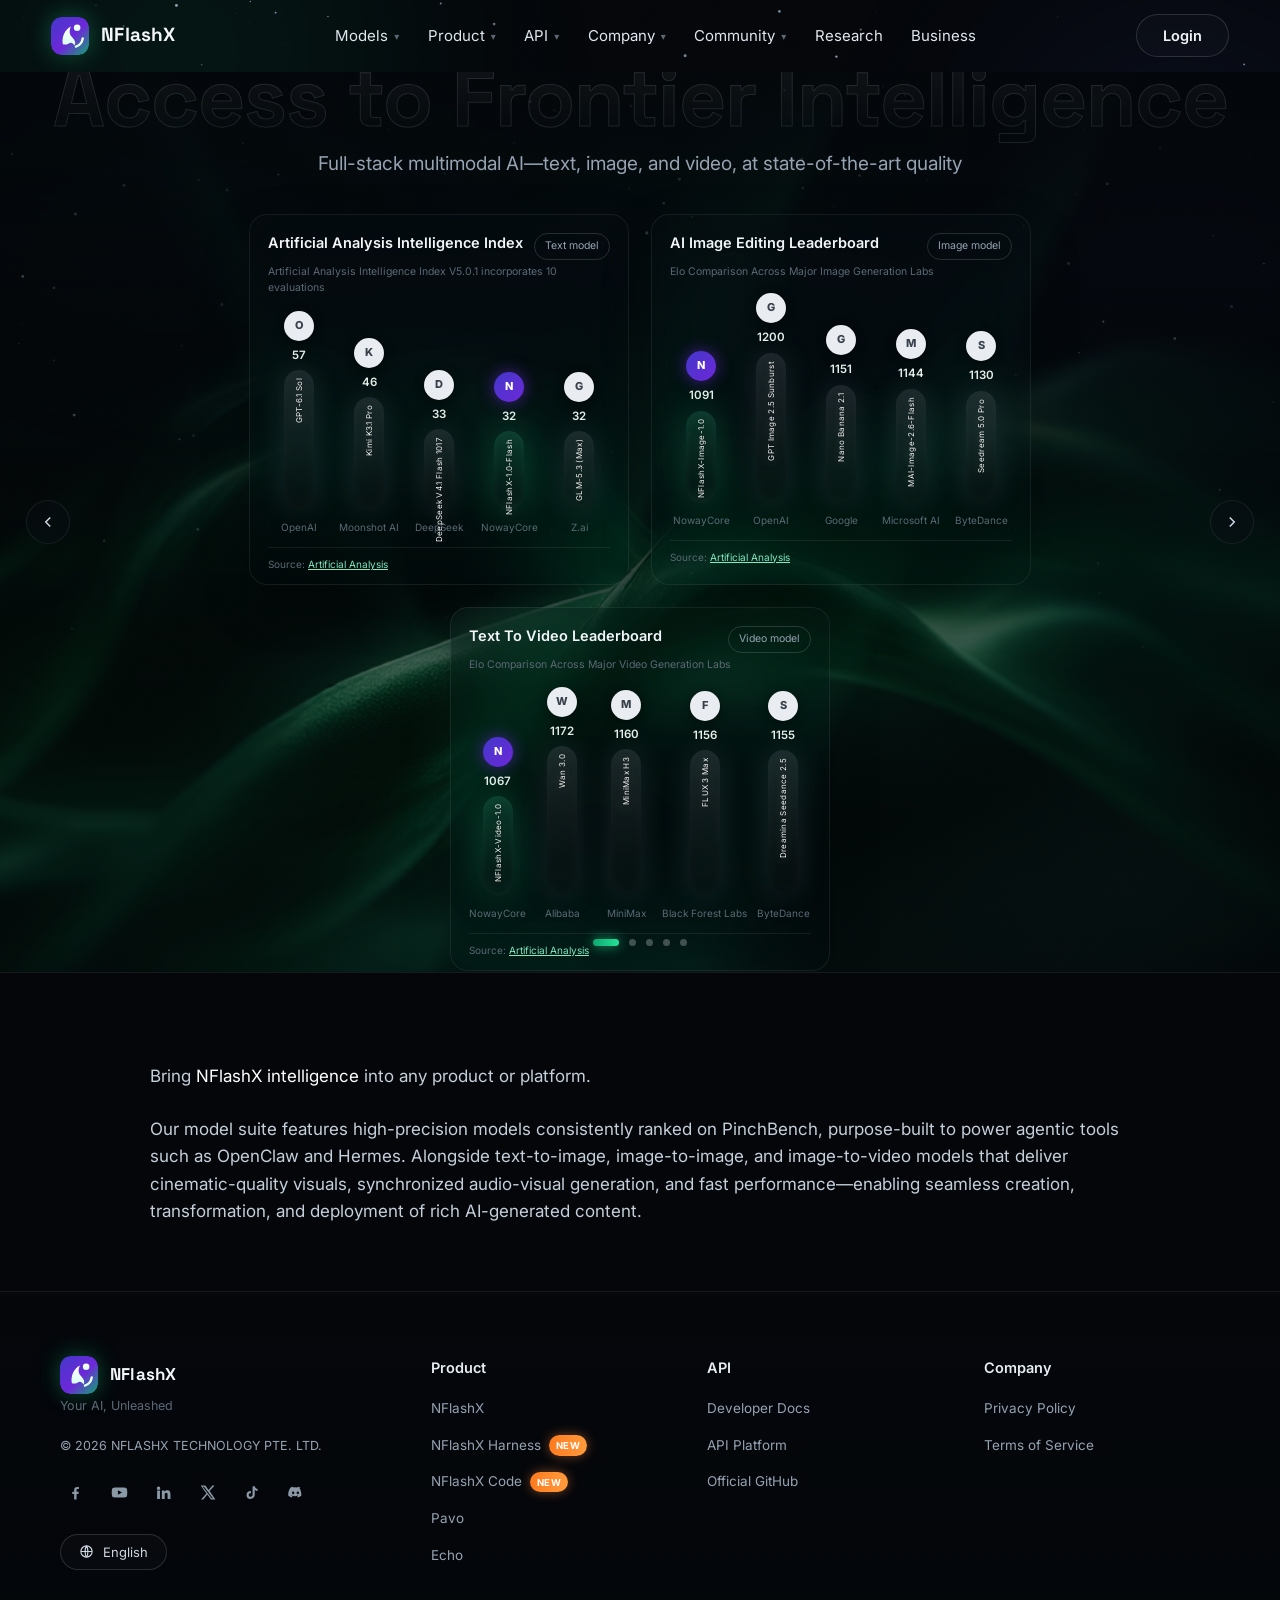
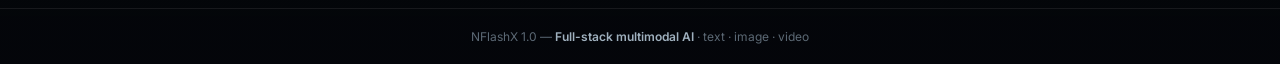
==== index.html @ d2344773 "NFlashX 1.0 — pre-launch snapshot - server.py: static + Agnes proxy + auth (email/OAuth) + API keys " ====
<!DOCTYPE html>
<html lang="en">
<head>
<meta charset="UTF-8">
<meta name="viewport" content="width=device-width, initial-scale=1.0">
<title>NFlashX 1.0 — Free Omni-Modal AI (Text · Image · Video)</title>
<link rel="icon" href="assets/logo.svg" type="image/svg+xml">
<link rel="preconnect" href="https://fonts.googleapis.com">
<link rel="preconnect" href="https://fonts.gstatic.com" crossorigin>
<link href="https://fonts.googleapis.com/css2?family=Space+Grotesk:wght@400;500;600;700&family=Inter:wght@400;500;600;700&family=JetBrains+Mono:wght@400;600&family=Caveat:wght@600&display=swap" rel="stylesheet">
<link rel="stylesheet" href="css/styles.css?v=18">
</head>
<body>

<canvas id="stars"></canvas>
<div class="aurora"><i></i><i></i><i></i></div>
<div class="grain"></div>

<!-- ================= NAVBAR ================= -->
<header class="nav" id="nav">
  <a class="brand" href="index.html">
    <span class="logo"><img src="assets/logo.svg" alt="NFlashX logo"></span>
    NFlashX
  </a>

  <nav>
    <ul class="menu">
      <li data-drop="models"><a href="#">Models <span class="car">▾</span></a></li>
      <li data-drop="product"><a href="#">Product <span class="car">▾</span></a></li>
      <li data-drop="api"><a href="#">API <span class="car">▾</span></a></li>
      <li data-drop="company"><a href="#">Company <span class="car">▾</span></a></li>
      <li data-drop="community"><a href="#">Community <span class="car">▾</span></a></li>
      <li><a href="docs.html">Research</a></li>
      <li><a href="docs.html?tab=plans">Business</a></li>
    </ul>
  </nav>

  <div class="nav-right">
    <a class="btn-login" href="login.html">Login</a>
    <button class="burger" id="burger" aria-label="menu"><i></i><i></i><i></i></button>
  </div>
</header>

<!-- dropdown panels -->
<div class="drop models" id="drop-models">
  <div class="col">
    <h6><svg viewBox="0 0 24 24" fill="none" stroke-width="1.8"><path d="M4 7V5h16v2M9 5v14m6-14v14M4 17v2h16v-2" stroke="currentColor"/></svg> Text</h6>
    <ul>
      <li><a href="docs.html?m=nflashx-1.0-flash">NFlashX 1.0 Flash</a></li>
      <li><a href="docs.html?m=nflashx-1.0-pro">NFlashX 1.0 Pro</a></li>
    </ul>
  </div>
  <div class="col">
    <h6><svg viewBox="0 0 24 24" fill="none" stroke-width="1.8"><rect x="3" y="5" width="18" height="14" rx="2" stroke="currentColor"/><circle cx="9" cy="10" r="1.6" stroke="currentColor"/><path d="M5 17l4.5-4.5 3 3L17 11l3.5 3.5" stroke="currentColor"/></svg> Image</h6>
    <ul>
      <li><a href="playground.html">NFlashX Vision 1.0 Flash</a></li>
    </ul>
  </div>
  <div class="col">
    <h6><svg viewBox="0 0 24 24" fill="none" stroke-width="1.8"><rect x="3" y="6" width="13" height="12" rx="2" stroke="currentColor"/><path d="M16 10.5l5-2.5v8l-5-2.5" stroke="currentColor"/></svg> Video</h6>
    <ul>
      <li><a href="docs.html?m=nflashx-motion-1.0">NFlashX Motion 1.0 <span class="badge-soon">Soon</span></a></li>
    </ul>
  </div>
</div>

<div class="drop" id="drop-product">
  <h6><svg viewBox="0 0 24 24" fill="none" stroke-width="1.8"><path d="M12 3l9 5-9 5-9-5 9-5z" stroke="currentColor"/><path d="M3 13l9 5 9-5" stroke="currentColor"/></svg> AI-Native Applications</h6>
  <ul>
    <li><a href="#">NFlashX <span class="ext">↗</span></a></li>
    <li><a href="#">NFlashX Harness <span class="badge-new">New</span> <span class="ext">↗</span></a></li>
    <li><a href="#">NFlashX Code <span class="badge-new">New</span> <span class="ext">↗</span></a></li>
    <li><a href="#">Pavo <span class="ext">↗</span></a></li>
    <li><a href="#">Echo <span class="ext">↗</span></a></li>
  </ul>
</div>

<div class="drop" id="drop-api">
  <h6><svg viewBox="0 0 24 24" fill="none" stroke-width="1.8"><rect x="3" y="4" width="18" height="16" rx="2" stroke="currentColor"/><path d="M7 9l3 3-3 3M13 15h4" stroke="currentColor"/></svg> Develop on NFlashX</h6>
  <ul>
    <li><a href="docs.html">Developer Docs</a></li>
    <li><a href="#">API Platform <span class="ext">↗</span></a></li>
    <li><a href="#">Official GitHub <span class="ext">↗</span></a></li>
  </ul>
</div>

<div class="drop" id="drop-company">
  <h6><svg viewBox="0 0 24 24" fill="none" stroke-width="1.8"><circle cx="12" cy="12" r="9" stroke="currentColor"/><path d="M3 12h18M12 3c3 3.5 3 14 0 18M12 3c-3 3.5-3 14 0 18" stroke="currentColor"/></svg> Explore Company</h6>
  <ul>
    <li><a href="docs.html?tab=legal">Privacy Policy</a></li>
    <li><a href="docs.html?tab=legal">Terms of Service</a></li>
  </ul>
</div>

<div class="drop" id="drop-community">
  <h6><svg viewBox="0 0 24 24" fill="none" stroke-width="1.8"><circle cx="9" cy="8" r="3.2" stroke="currentColor"/><path d="M3.5 19c.6-3.2 2.8-5 5.5-5s4.9 1.8 5.5 5" stroke="currentColor"/><circle cx="17" cy="9" r="2.6" stroke="currentColor"/><path d="M15.5 13.6c2.7.1 4.5 1.8 5 4.4" stroke="currentColor"/></svg> Build With Us</h6>
  <ul>
    <li><a href="#">Meetups</a></li>
    <li><a href="#">Discord <span class="ext">↗</span></a></li>
    <li><a href="#">GitHub <span class="ext">↗</span></a></li>
    <li><a href="#">Hugging face <span class="ext">↗</span></a></li>
    <li><a href="#">WeChat</a></li>
  </ul>
</div>

<!-- ================= HERO ================= -->
<main>
<section class="hero" id="hero">

  <!-- SLIDE 1 : lab + leaderboards -->
  <article class="slide s-lab on">
    <div class="scene">
      <!-- blurred emerald backdrop generated with NFlashX Vision -->
      <img class="bg-photo lab-bg" src="assets/lab-blur-bg.jpg" onerror="this.remove()" alt="">
    </div>
    <div class="hero-kicker rv">
      <h2>From a Global Top 10 AI Lab</h2>
      <a class="pill-api" href="docs.html">Free API <span>⚡</span></a>
    </div>
    <div class="ghost-title rv d1">Access to Frontier Intelligence</div>
    <p class="hero-sub rv d2">Full-stack multimodal AI—text, image, and video, at state-of-the-art quality</p>

    <div class="lb-row rv d3">
      <article class="lb-card">
        <header><h4>Artificial Analysis Intelligence Index</h4><span class="lb-tag">Text model</span></header>
        <p class="lb-sub">Artificial Analysis Intelligence Index V5.0.1 incorporates 10 evaluations</p>
        <div class="lb-bars">
          <div class="lb-bar"><span class="who">O</span><span class="sc">57</span><div class="bar" style="--hp:140"><span class="vname">GPT-6.1 Sol</span></div><span class="og">OpenAI</span></div>
          <div class="lb-bar"><span class="who">K</span><span class="sc">46</span><div class="bar" style="--hp:113"><span class="vname">Kimi K3.1 Pro</span></div><span class="og">Moonshot AI</span></div>
          <div class="lb-bar"><span class="who">D</span><span class="sc">33</span><div class="bar" style="--hp:81"><span class="vname">DeepSeek V4.1 Flash 1017</span></div><span class="og">DeepSeek</span></div>
          <div class="lb-bar"><span class="who nfx">N</span><span class="sc">32</span><div class="bar" style="--hp:79"><span class="vname">NFlashX-1.0-Flash</span></div><span class="og">NowayCore</span></div>
          <div class="lb-bar"><span class="who">G</span><span class="sc">32</span><div class="bar" style="--hp:79"><span class="vname">GLM-5.3 (Max)</span></div><span class="og">Z.ai</span></div>
        </div>
        <footer class="lb-src">Source: <a href="#">Artificial Analysis</a></footer>
      </article>

      <article class="lb-card">
        <header><h4>AI Image Editing Leaderboard</h4><span class="lb-tag">Image model</span></header>
        <p class="lb-sub">Elo Comparison Across Major Image Generation Labs</p>
        <div class="lb-bars">
          <div class="lb-bar"><span class="who nfx">N</span><span class="sc">1091</span><div class="bar" style="--hp:92"><span class="vname">NFlashX-Image-1.0</span></div><span class="og">NowayCore</span></div>
          <div class="lb-bar"><span class="who">G</span><span class="sc">1200</span><div class="bar" style="--hp:150"><span class="vname">GPT Image 2.5 Sunburst</span></div><span class="og">OpenAI</span></div>
          <div class="lb-bar"><span class="who">G</span><span class="sc">1151</span><div class="bar" style="--hp:118"><span class="vname">Nano Banana 2.1</span></div><span class="og">Google</span></div>
          <div class="lb-bar"><span class="who">M</span><span class="sc">1144</span><div class="bar" style="--hp:114"><span class="vname">MAI-Image-2.6-Flash</span></div><span class="og">Microsoft AI</span></div>
          <div class="lb-bar"><span class="who">S</span><span class="sc">1130</span><div class="bar" style="--hp:112"><span class="vname">Seedream 5.0 Pro</span></div><span class="og">ByteDance</span></div>
        </div>
        <footer class="lb-src">Source: <a href="#">Artificial Analysis</a></footer>
      </article>

      <article class="lb-card">
        <header><h4>Text To Video Leaderboard</h4><span class="lb-tag">Video model</span></header>
        <p class="lb-sub">Elo Comparison Across Major Video Generation Labs</p>
        <div class="lb-bars">
          <div class="lb-bar"><span class="who nfx">N</span><span class="sc">1067</span><div class="bar" style="--hp:100"><span class="vname">NFlashX-Video-1.0</span></div><span class="og">NowayCore</span></div>
          <div class="lb-bar"><span class="who">W</span><span class="sc">1172</span><div class="bar" style="--hp:150"><span class="vname">Wan 3.0</span></div><span class="og">Alibaba</span></div>
          <div class="lb-bar"><span class="who">M</span><span class="sc">1160</span><div class="bar" style="--hp:147"><span class="vname">MiniMax H3</span></div><span class="og">MiniMax</span></div>
          <div class="lb-bar"><span class="who">F</span><span class="sc">1156</span><div class="bar" style="--hp:146"><span class="vname">FLUX 3 Max</span></div><span class="og">Black Forest Labs</span></div>
          <div class="lb-bar"><span class="who">S</span><span class="sc">1155</span><div class="bar" style="--hp:146"><span class="vname">Dreamina Seedance 2.5</span></div><span class="og">ByteDance</span></div>
        </div>
        <footer class="lb-src">Source: <a href="#">Artificial Analysis</a></footer>
      </article>
    </div>

    <div class="btn-row rv d4" style="margin-top:36px">
      <a class="btn-x" href="playground.html">Try Now</a>
      <a class="btn-x" href="docs.html">Learn More</a>
    </div>
  </article>

  <!-- SLIDE 2 : brand -->
  <article class="slide s-brand">
    <div class="scene">
      <!-- full-bleed artwork generated with NFlashX Vision -->
      <img class="bg-photo brand-photo" src="assets/hero-brand-5.jpg"
           onerror="this.remove()"
           alt="NFlashX brand artwork generated by NFlashX Vision">
      <div class="scene-veil brand-veil"></div>
      <div class="ground"></div>
    </div>
    <h2 class="wordmark rv">NFlashX</h2>
    <p class="tagline rv d1">AI Parity for the 99% · Inclusion and Accessibility for All</p>
    <div class="brand-spacer rv d2"></div>
    <div class="btn-row rv d3">
      <a class="btn-x btn-primary" href="docs.html">Learn More</a>
    </div>
  </article>

  <!-- SLIDE 3 : motion video -->
  <article class="slide s-vid">
    <div class="scene">
      <!-- cinematic layer: AI-generated video background -->
      <div class="kb-img"><img src="assets/motion-poster.jpg" alt=""></div>
      <video class="vid-bg" autoplay muted loop playsinline poster="assets/motion-poster.jpg"
             src="assets/motion-bg.mp4" onerror="this.remove()"></video>
      <div class="scene-veil"></div>
      <div class="fog"></div>
      <div class="beam2"></div>
      <div class="lamp l1"></div>
      <div class="lamp l2"></div>
    </div>
    <h2 class="vid-title rv">NFlashX
      <svg class="icam" viewBox="0 0 24 24" fill="none" stroke="#dfe9ff" stroke-width="1.7"><rect x="2.5" y="6" width="13" height="12" rx="2.5"/><path d="M15.5 10.5l6-3v9l-6-3"/></svg>
      Motion 1.0
    </h2>
    <p class="hero-sub rv d1">Cinematic-Quality Video With Synchronized Audio,<br>Generated At High Speed.</p>
    <div class="btn-row rv d2">
      <a class="btn-x" href="docs.html">Access API</a>
      <a class="btn-x" href="playground.html">Try Now</a>
      <a class="btn-x" href="docs.html">Learn More</a>
    </div>
  </article>

  <!-- SLIDE 4 : image flash -->
  <article class="slide s-img">
    <div class="scene">
      <span class="comet c1"></span><span class="comet c2"></span><span class="comet c3"></span>
      <span class="spark" style="left:8%;top:18%"></span><span class="spark" style="left:30%;top:64%;animation-delay:1s"></span>
      <span class="spark" style="left:88%;top:26%;animation-delay:.5s"></span><span class="spark" style="left:60%;top:80%;animation-delay:1.6s"></span>
      <span class="spark" style="left:76%;top:12%;animation-delay:2.2s"></span>
    </div>
    <div class="img-layout">
      <div class="img-copy">
        <h2 class="rv">NFlashX
          <svg class="ia" viewBox="0 0 24 24" fill="none"><path d="M12 2l2.2 6.4L21 11l-6.8 2.6L12 20l-2.2-6.4L3 11l6.8-2.6L12 2z" fill="#cfc0ff"/></svg>
          <span class="l2">Vision 1.0 Flash</span>
        </h2>
        <p class="rv d1">High-quality visuals, generated instantly</p>
        <div class="btn-row rv d2" style="justify-content:flex-start">
          <a class="btn-x" href="docs.html">Access API</a>
          <a class="btn-x" href="playground.html">Try Now</a>
          <a class="btn-x" href="docs.html">Learn More</a>
        </div>
        <form class="promptbar rv d3" id="heroPromptForm">
          <div class="prow">
            <span class="pava"><svg width="14" height="14" viewBox="0 0 24 24" fill="none" stroke="#fff" stroke-width="2"><path d="M12 3l2 5 5 2-5 2-2 5-2-5-5-2 5-2 2-5z"/></svg></span>
            <input id="heroPrompt" type="text" placeholder="Enter your idea and generate your image !" autocomplete="off">
            <button class="sendbtn" type="submit" aria-label="Generate">
              <svg width="15" height="15" viewBox="0 0 24 24" fill="none" stroke="currentColor" stroke-width="2.4"><path d="M12 19V5m-6 6l6-6 6 6"/></svg>
            </button>
          </div>
          <div class="chips">
            <span class="pchip">✦ Image Generation</span>
            <span class="pchip">⚡ NFlashX Vision 1.0 Flash</span>
          </div>
        </form>
      </div>

      <div class="gal rv d2">
        <div class="gal-main">
          <span class="gal-tag"><i class="dot"></i> NFlashX Vision</span>
          <img id="galMain" src="assets/gallery-1.jpg" alt="NFlashX Vision sample">
        </div>
        <!-- five distinct images generated with NFlashX Vision -->
        <div class="thumbs" id="thumbs">
          <button class="sel" data-src="assets/gallery-1.jpg"><img loading="lazy" alt="" src="assets/gallery-1.jpg"></button>
          <button data-src="assets/gallery-2.jpg"><img loading="lazy" alt="" src="assets/gallery-2.jpg"></button>
          <button data-src="assets/gallery-3.jpg"><img loading="lazy" alt="" src="assets/gallery-3.jpg"></button>
          <button data-src="assets/gallery-4.jpg"><img loading="lazy" alt="" src="assets/gallery-4.jpg"></button>
          <button data-src="assets/gallery-5.jpg"><img loading="lazy" alt="" src="assets/gallery-5.jpg"></button>
        </div>
      </div>
    </div>
  </article>

  <!-- SLIDE 5 : token plan -->
  <article class="slide s-plan">
    <div class="scene"></div>
    <div class="plan-layout">
      <div class="plan-copy">
        <h2 class="rv">NFlashX
          <svg class="ic" viewBox="0 0 24 24" fill="none" stroke="#bfe0ff" stroke-width="1.7"><path d="M8 3h8l-1 7h4l-9 11 2-8H7l1-10z" stroke-linejoin="round"/></svg>
          1.0 Flash
        </h2>
        <p class="rv d1">A Cost-Effective Token Plan Tailored For Developers</p>
        <div class="btn-row rv d2" style="justify-content:flex-start">
          <a class="btn-x" href="docs.html?tab=plans">Free API</a>
          <a class="btn-x" href="docs.html?tab=plans">Subscribe</a>
        </div>
      </div>

      <div class="orbit-stage rv d2">
        <div class="orbit-ring o1"></div>
        <div class="orbit-ring o2"></div>
        <span class="orbit-dot" style="left:24%;top:30%"></span>
        <span class="orbit-dot" style="left:70%;top:22%;animation-delay:1s"></span>
        <span class="orbit-dot" style="left:80%;top:66%;animation-delay:2s"></span>
        <span class="orbit-dot" style="left:20%;top:70%;animation-delay:.6s"></span>

        <div class="app-icon">
          <svg viewBox="0 0 48 48" fill="none">
            <defs><linearGradient id="ag" x1="0" y1="0" x2="1" y2="1"><stop offset="0" stop-color="#7fd8ff"/><stop offset="1" stop-color="#2f7ff0"/></linearGradient></defs>
            <path d="M14 34c-2-10 3-22 12-27-3 7-2 12 2 16 4 4 5 9 2 13-2-4-5-5-8-3-3 1-5 3-8 1z" fill="url(#ag)"/>
            <circle cx="33" cy="13" r="4.5" fill="url(#ag)"/>
            <path d="M31 36c6-2 9-6 10-12" stroke="url(#ag)" stroke-width="3" stroke-linecap="round"/>
          </svg>
        </div>

        <div class="f-chip" style="left:34%;top:2%">
          <span class="fic"><svg viewBox="0 0 24 24" fill="none"><path d="M19 5L5 19M6.5 9a2.5 2.5 0 100-5 2.5 2.5 0 000 5zM17.5 20a2.5 2.5 0 100-5 2.5 2.5 0 000 5z" stroke-width="1.8"/></svg></span>
          <div><b>Top-Model</b><span>Production-ready deployment</span></div>
        </div>

        <div class="f-chip" style="left:0%;top:44%;animation-delay:1.2s">
          <span class="fic"><svg viewBox="0 0 24 24" fill="none"><circle cx="12" cy="12" r="9" stroke-width="1.8"/><path d="M14.5 8.5c-1.6-1-4-1-5 .5-.8 1.2 0 2.4 2.5 2.9s3.6 1.8 2.6 3.2c-1 1.4-3.6 1.4-5.3.3M12 6.5v11" stroke-width="1.8"/></svg></span>
          <div><b>High-Value Monthly Plan</b><span>The more you use, the more you get</span></div>
        </div>

        <div class="f-chip" style="right:0%;top:66%;animation-delay:2s">
          <span class="fic"><svg viewBox="0 0 24 24" fill="none"><path d="M8 6l-5 6 5 6M16 6l5 6-5 6M13.5 5l-3 14" stroke-width="1.8" stroke-linecap="round"/></svg></span>
          <div><b>Ready Out of the Box</b><span>One-click integration with leading developer tools</span></div>
        </div>

        <div class="bub" style="left:12%;top:14%"><svg viewBox="0 0 24 24" fill="none"><rect x="3" y="5" width="18" height="14" rx="2.5" stroke-width="1.8"/><circle cx="9" cy="10" r="1.6" stroke-width="1.8"/><path d="M5 17l4.5-4.5 3 3L17 11l3.5 3.5" stroke-width="1.8"/></svg></div>
        <div class="bub" style="right:8%;top:30%;animation-delay:1s"><svg viewBox="0 0 24 24" fill="none"><rect x="4" y="4" width="16" height="16" rx="3" stroke-width="1.8"/><path d="M10 9l4 3-4 3V9z" stroke-width="1.8" stroke-linejoin="round"/></svg></div>
        <div class="bub" style="right:14%;top:82%;animation-delay:1.6s"><svg viewBox="0 0 24 24" fill="none"><circle cx="12" cy="12" r="9" stroke-width="1.8"/><path d="M8.5 14.5c1 1.2 2.2 1.8 3.5 1.8s2.5-.6 3.5-1.8" stroke-width="1.8" stroke-linecap="round"/><circle cx="9" cy="9.5" r="1" fill="currentColor"/><circle cx="15" cy="9.5" r="1" fill="currentColor"/></svg></div>
        <div class="bub" style="left:16%;top:84%;animation-delay:.8s"><svg viewBox="0 0 24 24" fill="none"><path d="M8 6l-5 6 5 6M16 6l5 6-5 6" stroke-width="1.8" stroke-linecap="round" stroke-linejoin="round"/></svg></div>

        <svg class="coins" viewBox="0 0 64 72" fill="none">
          <ellipse cx="24" cy="58" rx="18" ry="8" stroke="#8fc0ff" stroke-width="2"/>
          <ellipse cx="24" cy="50" rx="18" ry="8" stroke="#8fc0ff" stroke-width="2"/>
          <ellipse cx="24" cy="42" rx="18" ry="8" stroke="#8fc0ff" stroke-width="2"/>
          <circle cx="46" cy="24" r="12" stroke="#ffd98a" stroke-width="2"/>
          <path d="M46 17v14M42.5 19.5c1-1.4 6-1.4 7 0M42.5 28.5c1 1.4 6 1.4 7 0" stroke="#ffd98a" stroke-width="1.6"/>
        </svg>
      </div>
    </div>
  </article>

  <!-- slider chrome -->
  <button class="hero-arrow prev" id="prev" aria-label="Previous slide">
    <svg width="18" height="18" viewBox="0 0 24 24" fill="none" stroke="currentColor" stroke-width="2"><path d="M15 6l-6 6 6 6"/></svg>
  </button>
  <button class="hero-arrow next" id="next" aria-label="Next slide">
    <svg width="18" height="18" viewBox="0 0 24 24" fill="none" stroke="currentColor" stroke-width="2"><path d="M9 6l6 6-6 6"/></svg>
  </button>
  <div class="dots" id="dots"></div>
</section>

<!-- intro -->
<section class="intro-wrap">
  <div class="intro">
    <p>Bring <span class="hl">NFlashX intelligence</span> into any product or platform.</p>
    <p>Our model suite features high-precision models consistently ranked on PinchBench, purpose-built to power agentic tools such as OpenClaw and Hermes. Alongside text-to-image, image-to-image, and image-to-video models that deliver cinematic-quality visuals, synchronized audio-visual generation, and fast performance—enabling seamless creation, transformation, and deployment of rich AI-generated content.</p>
  </div>
</section>

<!-- ================= FOOTER ================= -->
<footer class="site-footer">
  <div class="foot-grid">
    <div class="foot-brand">
      <a class="brand" href="index.html">
        <span class="logo"><img src="assets/logo.svg" alt=""></span>
        NFlashX
      </a>
      <p class="slog">Your AI, Unleashed</p>
      <p class="copy">© 2026 NFLASHX TECHNOLOGY PTE. LTD.</p>
      <div class="socials">
        <a href="#" aria-label="Facebook"><svg viewBox="0 0 24 24"><path d="M13.5 22v-8h2.7l.4-3.2h-3.1V8.7c0-.9.3-1.6 1.6-1.6h1.7V4.2c-.3 0-1.3-.1-2.5-.1-2.5 0-4.2 1.5-4.2 4.3v2.4H7.4V14h2.7v8h3.4z"/></svg></a>
        <a href="#" aria-label="YouTube"><svg viewBox="0 0 24 24"><path d="M22.5 7.2a2.8 2.8 0 00-2-2C18.8 4.8 12 4.8 12 4.8s-6.8 0-8.5.4a2.8 2.8 0 00-2 2A29 29 0 001 12a29 29 0 00.5 4.8 2.8 2.8 0 002 2c1.7.4 8.5.4 8.5.4s6.8 0 8.5-.4a2.8 2.8 0 002-2A29 29 0 0023 12a29 29 0 00-.5-4.8zM9.8 15.3V8.7l5.7 3.3-5.7 3.3z"/></svg></a>
        <a href="#" aria-label="LinkedIn"><svg viewBox="0 0 24 24"><path d="M4.98 3.5A2.5 2.5 0 002.5 6a2.5 2.5 0 002.48 2.5A2.5 2.5 0 007.5 6a2.5 2.5 0 00-2.52-2.5zM3 9h4v12H3zM9.5 9h3.8v1.7h.1c.5-1 1.8-2 3.7-2 4 0 4.7 2.6 4.7 6V21h-4v-5.5c0-1.3 0-3-1.9-3s-2.2 1.4-2.2 2.9V21h-4V9z"/></svg></a>
        <a href="#" aria-label="X"><svg viewBox="0 0 24 24"><path d="M18.9 2H22l-7 8 8.2 12h-6.4l-5-7.3L6 22H2.9l7.5-8.6L2.5 2H9l4.5 6.6L18.9 2zm-1.1 18h1.8L7.1 3.9H5.2L17.8 20z"/></svg></a>
        <a href="#" aria-label="TikTok"><svg viewBox="0 0 24 24"><path d="M16.6 3c.4 2.2 1.8 3.6 4 3.8v3c-1.5 0-2.9-.5-4-1.3v6.3c0 4-2.8 6.2-6 6.2A5.6 5.6 0 015 15.4c0-3.3 2.6-5.6 6.2-5.4v3.1c-1.7-.3-3.1.6-3.1 2.3 0 1.5 1.1 2.6 2.6 2.6 1.6 0 2.8-1.2 2.8-3.2V3h3.1z"/></svg></a>
        <a href="#" aria-label="Discord"><svg viewBox="0 0 24 24"><path d="M19.3 5.3A16 16 0 0015.4 4l-.5 1a15 15 0 00-5.8 0L8.6 4a16 16 0 00-3.9 1.3C2.2 9.2 1.5 13 1.8 16.7A16 16 0 006.7 19l1-1.6a10 10 0 01-1.6-.8l.4-.3a11.4 11.4 0 009 0l.4.3c-.5.3-1 .6-1.6.8l1 1.6a16 16 0 004.9-2.3c.4-4.3-.7-8-2.9-11.4zM8.7 14.4c-1 0-1.7-.9-1.7-1.9s.8-1.9 1.7-1.9 1.8.9 1.7 1.9c0 1-.8 1.9-1.7 1.9zm6.6 0c-1 0-1.7-.9-1.7-1.9s.8-1.9 1.7-1.9 1.8.9 1.7 1.9c0 1-.7 1.9-1.7 1.9z"/></svg></a>
      </div>
      <button class="lang">
        <svg width="15" height="15" viewBox="0 0 24 24" fill="none" stroke="currentColor" stroke-width="1.8"><circle cx="12" cy="12" r="9"/><path d="M3 12h18M12 3c3 3.5 3 14 0 18M12 3c-3 3.5-3 14 0 18"/></svg>
        English
      </button>
    </div>
    <div class="foot-col">
      <h5>Product</h5>
      <ul>
        <li><a href="#">NFlashX</a></li>
        <li><a href="#">NFlashX Harness <span class="badge-new">New</span></a></li>
        <li><a href="#">NFlashX Code <span class="badge-new">New</span></a></li>
        <li><a href="#">Pavo</a></li>
        <li><a href="#">Echo</a></li>
      </ul>
    </div>
    <div class="foot-col">
      <h5>API</h5>
      <ul>
        <li><a href="docs.html">Developer Docs</a></li>
        <li><a href="#">API Platform</a></li>
        <li><a href="#">Official GitHub</a></li>
      </ul>
    </div>
    <div class="foot-col">
      <h5>Company</h5>
      <ul>
        <li><a href="docs.html?tab=legal">Privacy Policy</a></li>
        <li><a href="docs.html?tab=legal">Terms of Service</a></li>
      </ul>
    </div>
  </div>
  <div class="foot-base">NFlashX 1.0 — <b>Full-stack multimodal AI</b> · text · image · video</div>
</footer>
</main>

<script src="js/app.js?v=17"></script>
<script src="js/auth-modal.js?v=19"></script>
</body>
</html>
---- css/styles.css ----
/* ============================================================
   NFlashX 1.0 — Global stylesheet
   Dark cinematic theme: glass cards, aurora glow, starfield
   ============================================================ */
:root{
  --bg:#04060a;
  --bg-2:#070b12;
  --ink:#f2f6f9;
  --mut:#96a3b2;
  --dim:#5c6975;
  --line:rgba(255,255,255,.08);
  --line-2:rgba(255,255,255,.14);
  --card:rgba(255,255,255,.03);
  --green:#25e39a;
  --teal:#12d7c6;
  --green-deep:#0ea86f;
  --violet:#8b5cf6;
  --indigo:#5b7cfa;
  --orange:#ff8a3d;
  --grad-green:linear-gradient(92deg,#0ea86f,#25e39a);
  --grad-pill:linear-gradient(92deg,#0b9e77,#1fe0a0);
  --radius:16px;
  --nav-h:72px;
  --font-head:"Space Grotesk","Segoe UI",system-ui,sans-serif;
  --font-body:"Inter","Segoe UI",system-ui,sans-serif;
  --font-mono:"JetBrains Mono",Consolas,monospace;
}
*{margin:0;padding:0;box-sizing:border-box}
html{scroll-behavior:smooth}
body{
  background:var(--bg);
  color:var(--ink);
  font-family:var(--font-body);
  font-size:16px;
  line-height:1.6;
  overflow-x:hidden;
  -webkit-font-smoothing:antialiased;
}
img{max-width:100%;display:block}
a{color:inherit;text-decoration:none}
button{font-family:inherit;cursor:pointer;border:0;background:none;color:inherit}
input,textarea,select{font-family:inherit;color:inherit}
::selection{background:rgba(37,227,154,.35)}
::-webkit-scrollbar{width:10px;height:10px}
::-webkit-scrollbar-thumb{background:#1a2430;border-radius:8px;border:2px solid var(--bg)}
::-webkit-scrollbar-track{background:transparent}

/* ---------- fixed backdrops ---------- */
#stars{position:fixed;inset:0;z-index:0;pointer-events:none}
.aurora{position:fixed;inset:0;z-index:0;pointer-events:none;overflow:hidden}
.aurora i{position:absolute;border-radius:50%;filter:blur(90px);opacity:.5;will-change:transform}
.aurora i:nth-child(1){width:56vw;height:56vw;left:-14vw;top:-24vw;background:radial-gradient(circle,rgba(14,168,111,.28),transparent 65%);animation:drift1 26s ease-in-out infinite alternate}
.aurora i:nth-child(2){width:48vw;height:48vw;right:-16vw;top:-10vw;background:radial-gradient(circle,rgba(91,124,250,.20),transparent 65%);animation:drift2 32s ease-in-out infinite alternate}
.aurora i:nth-child(3){width:52vw;height:52vw;left:24vw;bottom:-30vw;background:radial-gradient(circle,rgba(139,92,246,.16),transparent 65%);animation:drift3 38s ease-in-out infinite alternate}
@keyframes drift1{to{transform:translate(6vw,4vh) scale(1.12)}}
@keyframes drift2{to{transform:translate(-5vw,6vh) scale(.94)}}
@keyframes drift3{to{transform:translate(-4vw,-5vh) scale(1.08)}}
.grain{position:fixed;inset:0;z-index:1;pointer-events:none;opacity:.05;mix-blend-mode:overlay;
  background-image:url("data:image/svg+xml,%3Csvg xmlns='http://www.w3.org/2000/svg' width='140' height='140'%3E%3Cfilter id='n'%3E%3CfeTurbulence type='fractalNoise' baseFrequency='.9' numOctaves='2'/%3E%3C/filter%3E%3Crect width='100%25' height='100%25' filter='url(%23n)'/%3E%3C/svg%3E")}

main,header.nav,footer{position:relative;z-index:2}

/* ============================================================
   NAVBAR
   ============================================================ */
.nav{
  position:fixed;top:0;left:0;right:0;height:var(--nav-h);z-index:100;
  display:flex;align-items:center;justify-content:space-between;
  padding:0 clamp(20px,4vw,56px);
  transition:background .4s,border-color .4s,backdrop-filter .4s;
  border-bottom:1px solid transparent;
}
.nav.scrolled{background:rgba(4,6,10,.72);backdrop-filter:blur(18px);border-bottom-color:var(--line)}
.brand{display:flex;align-items:center;gap:12px;font-family:var(--font-head);font-weight:700;font-size:19px;letter-spacing:.2px}
.brand .logo{width:38px;height:38px;border-radius:11px;overflow:hidden;box-shadow:0 0 22px rgba(37,227,154,.35),0 4px 14px rgba(0,0,0,.5);transition:transform .3s}
.brand:hover .logo{transform:rotate(-6deg) scale(1.05)}
.menu{display:flex;align-items:center;gap:clamp(6px,1.6vw,30px)}
.menu>li{list-style:none;position:relative}
.menu>li>a{
  display:flex;align-items:center;gap:6px;padding:10px 4px;font-size:15px;color:#dfe7ee;
  transition:color .25s;white-space:nowrap;
}
.menu>li>a .car{font-size:10px;color:var(--dim);transition:transform .3s;display:inline-block}
.menu>li:hover>a{color:#fff}
.menu>li:hover>a .car{transform:rotate(180deg)}
.menu>li>a.active{color:var(--green)}
.menu>li::after{content:"";position:absolute;left:0;right:0;bottom:-2px;height:2px;border-radius:2px;background:var(--grad-green);transform:scaleX(0);transition:transform .3s}
.menu>li:hover::after{transform:scaleX(1)}
.nav-right{display:flex;align-items:center;gap:18px}
.btn-login{
  padding:9px 26px;border-radius:999px;border:1px solid var(--line-2);
  font-weight:600;font-size:14.5px;transition:.3s;background:rgba(255,255,255,.02);
}
.btn-login:hover{background:rgba(255,255,255,.08);border-color:rgba(255,255,255,.3);box-shadow:0 0 18px rgba(255,255,255,.08)}
.burger{display:none;flex-direction:column;gap:5px;padding:8px}
.burger i{width:22px;height:2px;background:#fff;border-radius:2px;display:block}

/* ---------- dropdown ---------- */
.drop{
  position:fixed;top:64px;z-index:120;min-width:280px;
  background:rgba(10,14,20,.92);backdrop-filter:blur(24px);
  border:1px solid var(--line);border-radius:18px;padding:18px 22px;
  box-shadow:0 24px 70px rgba(0,0,0,.6);
  opacity:0;visibility:hidden;transform:translateY(10px) scale(.98);
  transition:opacity .28s,transform .28s,visibility .28s;
}
.drop.open{opacity:1;visibility:visible;transform:none}
.drop h6{
  display:flex;align-items:center;gap:9px;font-size:11.5px;letter-spacing:2.4px;
  text-transform:uppercase;color:var(--dim);font-weight:600;margin-bottom:10px;
}
.drop h6 svg{width:15px;height:15px;stroke:var(--mut)}
.drop ul{list-style:none}
.drop li a{
  display:flex;align-items:center;gap:8px;padding:9px 10px;margin:1px -10px;border-radius:10px;
  font-size:14.5px;color:#cfd9e2;transition:.22s;
}
.drop li a:hover{background:rgba(255,255,255,.06);color:#fff;transform:translateX(3px)}
.drop li a .ext{margin-left:auto;color:var(--dim);font-size:12px}
.drop.models{display:flex;gap:34px}
.drop.models .col{min-width:172px}
.badge-new{
  font-size:9.5px;font-weight:700;letter-spacing:.4px;padding:2.5px 7px;border-radius:999px;
  background:linear-gradient(92deg,#ff7a1f,#ff9c3d);color:#fff;text-transform:uppercase;
  box-shadow:0 0 12px rgba(255,138,61,.45);
}
.badge-soon{
  font-size:9.5px;font-weight:700;letter-spacing:.4px;padding:2.5px 8px;border-radius:999px;
  background:rgba(120,150,255,.14);border:1px solid rgba(120,150,255,.4);
  color:#a9c0ff;text-transform:uppercase;
}
.soon-pill{display:inline-flex;align-items:center;gap:6px;vertical-align:middle;margin-left:12px;
  font-size:11px;font-weight:700;letter-spacing:1px;text-transform:uppercase;color:#a9c0ff;
  padding:5px 12px;border-radius:999px;background:rgba(120,150,255,.12);border:1px solid rgba(120,150,255,.4)}
.soon-pill .dot{width:7px;height:7px;border-radius:50%;background:#8fa8ff;box-shadow:0 0 10px #8fa8ff;animation:twk 2.4s infinite}
.status-pill{display:inline-flex;align-items:center;gap:6px;font-size:10px;font-weight:700;
  letter-spacing:.9px;text-transform:uppercase;color:#a9c0ff;padding:4px 10px;border-radius:999px;
  background:rgba(120,150,255,.12);border:1px solid rgba(120,150,255,.4)}
.status-pill .dot{width:6px;height:6px;border-radius:50%;background:#8fa8ff;box-shadow:0 0 8px #8fa8ff}
/* endpoint display inside cards */
.ep{display:flex;flex-direction:column;gap:8px;margin-top:2px}
.ep-line{display:flex;align-items:flex-start;gap:7px;flex-wrap:wrap}
.ep .method{flex:none;font-family:var(--font-mono);font-size:9.5px;font-weight:700;letter-spacing:.6px;
  padding:3px 7px;border-radius:6px;background:rgba(255,120,120,.13);border:1px solid rgba(255,120,120,.3);
  color:#ff9d9d;line-height:1.55}
.ep .method.get{background:rgba(120,150,255,.15);border-color:rgba(120,150,255,.36);color:#a9c0ff}
.ep .path{flex:1 1 auto;min-width:0;font-family:var(--font-mono);font-size:10px;line-height:1.8;
  color:#c9b8ff;background:rgba(139,92,246,.09);border:1px solid rgba(139,92,246,.22);
  padding:3px 6px;border-radius:7px;overflow-wrap:normal;word-break:normal}
@media (max-width:560px){.ep .path{overflow-wrap:anywhere}}

/* ============================================================
   HERO / SLIDER
   ============================================================ */
.hero{position:relative;height:100vh;min-height:640px;overflow:hidden}
.slide{
  position:absolute;inset:0;display:flex;flex-direction:column;align-items:center;justify-content:center;
  padding:calc(var(--nav-h) + 10px) clamp(20px,4vw,64px) 90px;text-align:center;
  opacity:0;visibility:hidden;transform:scale(1.045);
  transition:opacity 1s ease,transform 1.2s ease,visibility 1s;
}
.slide.on{opacity:1;visibility:visible;transform:none;z-index:2}
.slide>*{position:relative;z-index:3}
.slide .scene{position:absolute;inset:0;z-index:1;pointer-events:none;overflow:hidden}

/* reveal inside slide */
.slide .rv{opacity:0;transform:translateY(26px);transition:opacity .8s ease,transform .8s ease}
.slide.on .rv{opacity:1;transform:none}
.slide.on .rv.d1{transition-delay:.15s}.slide.on .rv.d2{transition-delay:.3s}
.slide.on .rv.d3{transition-delay:.45s}.slide.on .rv.d4{transition-delay:.6s}
.slide.on .rv.d5{transition-delay:.75s}

/* ---- slide 1 : leaderboards ---- */
.s-lab .scene::before{content:"";position:absolute;inset:0;background:
  radial-gradient(60% 80% at 50% 10%,rgba(14,168,111,.16),transparent 60%),
  linear-gradient(180deg,#04070b, #050a08 60%,#04060a)}
.s-lab .scene::after{content:"";position:absolute;left:0;right:0;top:0;bottom:0;
  background:
   linear-gradient(115deg,transparent 42%,rgba(37,227,154,.14) 49.6%,transparent 51%),
   linear-gradient(115deg,transparent 60%,rgba(37,227,154,.10) 66%,transparent 67.6%),
   linear-gradient(65deg,transparent 30%,rgba(37,227,154,.08) 34%,transparent 35.4%);
  filter:blur(1px);animation:beam 9s ease-in-out infinite alternate}
.lab-bg{
  position:absolute;inset:0;width:100%;height:100%;object-fit:cover;object-position:center bottom;
  filter:brightness(.48) saturate(1.05);z-index:0;
  -webkit-mask-image:linear-gradient(180deg,transparent 22%,#000 70%);
  mask-image:linear-gradient(180deg,transparent 22%,#000 70%);
}
.s-lab .scene::before{z-index:2;background:
  linear-gradient(180deg,rgba(4,7,11,.94) 0%,rgba(4,7,11,.5) 40%,rgba(4,6,10,.66) 100%),
  radial-gradient(60% 80% at 50% 10%,rgba(14,168,111,.12),transparent 60%)}
@keyframes beam{from{opacity:.5;transform:translateX(-2%)}to{opacity:1;transform:translateX(2%)}}
.hero-kicker{display:flex;align-items:center;gap:16px;justify-content:center;flex-wrap:wrap}
.hero-kicker h2{font-family:var(--font-head);font-size:clamp(26px,3.4vw,44px);font-weight:700}
.pill-api{
  display:inline-flex;align-items:center;gap:8px;padding:9px 20px;border-radius:999px;
  background:var(--grad-pill);color:#03130c;font-weight:700;font-size:14px;
  box-shadow:0 0 26px rgba(37,227,154,.55);transition:.3s;
}
.pill-api:hover{transform:translateY(-2px) scale(1.04);box-shadow:0 0 40px rgba(37,227,154,.8)}
.ghost-title{
  font-family:var(--font-head);font-weight:700;font-size:clamp(44px,6.4vw,86px);letter-spacing:-1px;
  color:transparent;-webkit-text-stroke:1px rgba(150,170,180,.16);margin-top:2px;line-height:1.1;
  background:linear-gradient(180deg,rgba(255,255,255,.06),transparent);
  -webkit-background-clip:text;background-clip:text;
}
.hero-sub{color:var(--mut);font-size:clamp(15px,1.5vw,19px);margin:6px 0 34px}
.lb-row{display:flex;gap:22px;justify-content:center;align-items:stretch;flex-wrap:wrap;max-width:1220px}
.lb-card{
  width:min(380px,92vw);text-align:left;border-radius:18px;padding:18px 18px 12px;
  background:linear-gradient(180deg,rgba(10,15,20,.22),rgba(6,10,14,.13));
  border:1px solid rgba(255,255,255,.07);backdrop-filter:blur(28px) saturate(1.25);
  box-shadow:0 20px 50px rgba(0,0,0,.22);transition:transform .35s,border-color .35s;
}
.lb-card:hover{transform:translateY(-5px);border-color:rgba(37,227,154,.35)}
.lb-card header{display:flex;align-items:flex-start;justify-content:space-between;gap:10px}
.lb-card h4{font-size:14.5px;font-weight:600;line-height:1.35}
.lb-tag{font-size:10.5px;padding:4px 10px;border-radius:999px;border:1px solid var(--line-2);color:var(--mut);white-space:nowrap}
.lb-sub{font-size:10.5px;color:var(--dim);margin:4px 0 26px;min-height:26px}
.lb-bars{display:flex;align-items:flex-end;justify-content:space-between;gap:8px;height:212px}
.lb-bar{display:flex;flex-direction:column;align-items:center;justify-content:flex-end;flex:1 1 0;align-self:flex-end}
.lb-bar .who{flex:none;width:30px;height:30px;border-radius:50%;display:grid;place-items:center;font-size:11px;font-weight:800;color:#39424c;background:#e9edf1;box-shadow:0 2px 10px rgba(0,0,0,.5);margin-bottom:5px}
.lb-bar .who.nfx{color:#fff;background:linear-gradient(135deg,#4338ca,#6d28d9);box-shadow:0 0 16px rgba(109,40,217,.6)}
.lb-bar .sc{flex:none;font-size:11.5px;color:#e6efe9;margin-bottom:6px;font-weight:600}
.lb-bar .bar{
  flex:none;width:30px;height:calc(var(--hp)*1px);border-radius:999px;position:relative;
  background:linear-gradient(180deg,rgba(198,216,230,.12),rgba(198,216,230,.035) 75%,rgba(198,216,230,.02));
  box-shadow:0 0 30px rgba(150,195,225,.14),0 8px 22px rgba(0,0,0,.16),inset 0 0 16px rgba(255,255,255,.035);
  backdrop-filter:blur(9px);
  transform-origin:bottom;transform:scaleY(0);transition:transform 1.1s cubic-bezier(.2,.7,.2,1) .5s;
}
.slide.on .lb-bar .bar{transform:scaleY(1)}
.lb-bar .who.nfx + .sc + .bar{
  background:linear-gradient(180deg,rgba(37,227,154,.17),rgba(37,227,154,.04) 80%);
  box-shadow:0 0 38px rgba(37,227,154,.28),0 8px 22px rgba(0,0,0,.16),inset 0 0 16px rgba(160,255,215,.08);
}
.lb-bar .vname{
  position:absolute;top:8px;left:50%;transform:translateX(-50%) rotate(180deg);
  writing-mode:vertical-rl;text-orientation:mixed;white-space:nowrap;
  font-size:8px;letter-spacing:.3px;color:#fff;opacity:.95;
  text-shadow:0 0 14px rgba(255,255,255,.45),0 1px 4px rgba(0,0,0,.6);
}
.lb-bar .og{font-size:10px;color:var(--dim);margin-top:9px;white-space:nowrap}
.lb-src{font-size:10px;color:var(--dim);margin-top:12px;border-top:1px solid var(--line);padding-top:8px}
.lb-src a{color:#7fe9c0;text-decoration:underline}

/* ---- slide 2 : brand (full-bleed artwork) ---- */
.s-brand{justify-content:flex-start;padding-top:calc(var(--nav-h) + 44px)}
.s-brand .scene{background:#030409}
.bg-photo{position:absolute;inset:0;width:100%;height:100%;object-fit:cover;filter:brightness(.92)}
.brand-photo{object-position:center;filter:brightness(.95) saturate(1.05)}
.brand-veil{background:linear-gradient(180deg,rgba(3,4,8,.88) 0%,rgba(3,4,8,.55) 24%,rgba(3,4,8,.08) 48%,rgba(2,3,6,.7) 96%)}
.brand-spacer{flex:1;min-height:30px}
.s-brand .wordmark{
  margin-top:6px;color:#fff;background:none;-webkit-text-fill-color:#fff;
  text-shadow:0 0 26px rgba(190,205,255,.55),0 0 90px rgba(140,160,255,.5),0 6px 34px rgba(0,0,0,.95);
}
.s-brand .tagline{margin-bottom:0;text-shadow:0 2px 20px rgba(0,0,0,.95);color:#d6dfeb}
.s-brand .btn-row{margin-bottom:74px}
.ring-wrap{position:relative;width:min(430px,72vw);aspect-ratio:1;display:grid;place-items:center;margin:26px 0 8px}
.ring-wrap .halo{position:absolute;inset:-8%;border-radius:50%;background:radial-gradient(circle,rgba(120,150,255,.18),transparent 60%);filter:blur(20px);animation:pulse 4s ease-in-out infinite}
@keyframes pulse{0%,100%{opacity:.6;transform:scale(1)}50%{opacity:1;transform:scale(1.06)}}
.ring{position:absolute;inset:0;border-radius:50%;border:2px solid transparent;
  background:conic-gradient(from 0deg,transparent 0 40%,rgba(160,190,255,.9) 50%,transparent 60% 100%) border-box;
  -webkit-mask:linear-gradient(#000 0 0) padding-box,linear-gradient(#fff 0 0);-webkit-mask-composite:xor;mask-composite:exclude;
  animation:spin 9s linear infinite}
.ring.r2{inset:6%;animation:spin 14s linear infinite reverse;opacity:.5}
@keyframes spin{to{transform:rotate(360deg)}}
.mascot{width:52%;filter:drop-shadow(0 0 34px rgba(150,170,255,.55));animation:float 6s ease-in-out infinite}
.mascot-img{
  width:74%;aspect-ratio:1;object-fit:cover;border-radius:50%;
  border:1px solid rgba(170,190,255,.35);
  box-shadow:0 0 70px rgba(110,140,255,.4),0 24px 70px rgba(0,0,0,.6);
  animation:float 6s ease-in-out infinite;position:relative;z-index:2;
}
@keyframes float{0%,100%{transform:translateY(-6px)}50%{transform:translateY(8px)}}
.ground{position:absolute;left:-10%;right:-10%;bottom:-4%;height:34%;
  background:
   radial-gradient(50% 100% at 50% 0%,rgba(140,170,255,.10),transparent 70%),
   linear-gradient(180deg,transparent,rgba(0,0,0,.9));
  clip-path:polygon(0 68%,8% 45%,16% 62%,26% 30%,36% 58%,47% 40%,58% 66%,70% 34%,80% 60%,90% 42%,100% 70%,100% 100%,0 100%);
  opacity:.9}
.beamline{position:absolute;top:-16%;left:50%;width:2px;height:70%;transform:translateX(-50%);
  background:linear-gradient(180deg,transparent,rgba(190,210,255,.5),rgba(255,255,255,.9));filter:blur(1px);opacity:.7;animation:pulse 5s ease-in-out infinite}
.wordmark{font-family:var(--font-head);font-weight:700;font-size:clamp(52px,7.5vw,104px);letter-spacing:1px;
  background:linear-gradient(180deg,#fff 30%,#b9c6d6);-webkit-background-clip:text;background-clip:text;color:transparent;
  text-shadow:0 0 80px rgba(140,170,255,.25)}
.tagline{color:#aeb9c8;font-size:clamp(14px,1.4vw,18px);margin:10px 0 26px}
.btn-row{display:flex;gap:clamp(14px,2.4vw,34px);justify-content:center;flex-wrap:wrap}
.btn-x{padding:12px 30px;border-radius:999px;font-size:14.5px;font-weight:600;color:#e8eef4;position:relative;transition:.3s;letter-spacing:.2px}
.btn-x:hover{color:#fff;transform:translateY(-2px)}
.btn-x::after{content:"";position:absolute;left:20%;right:20%;bottom:4px;height:1px;background:linear-gradient(90deg,transparent,rgba(255,255,255,.5),transparent);opacity:0;transition:.3s}
.btn-x:hover::after{opacity:1}
.btn-primary{background:rgba(255,255,255,.06);border:1px solid var(--line-2);backdrop-filter:blur(6px)}
.btn-primary:hover{background:rgba(37,227,154,.14);border-color:rgba(37,227,154,.5);box-shadow:0 8px 30px rgba(37,227,154,.25)}

/* ---- slide 3 : motion / video ---- */
.s-vid .scene{background:linear-gradient(180deg,#050810 0%,#0a1220 45%,#060a12 100%)}
.kb-img{position:absolute;inset:0;overflow:hidden}
.kb-img img{width:100%;height:100%;object-fit:cover;animation:kenburns 26s ease-in-out infinite alternate;filter:brightness(.8)}
@keyframes kenburns{from{transform:scale(1.04) translateX(0)}to{transform:scale(1.2) translateX(-3.5%) translateY(-2%)}}
.vid-bg{position:absolute;inset:0;width:100%;height:100%;object-fit:cover;filter:brightness(.75)}
.scene-veil{position:absolute;inset:0;background:linear-gradient(180deg,rgba(4,7,14,.72),rgba(4,7,14,.25) 40%,rgba(3,5,10,.88))}
.skyline{position:absolute;left:0;right:0;bottom:0;height:46%;opacity:.85}
.fog{position:absolute;left:0;right:0;bottom:0;height:55%;
  background:radial-gradient(60% 90% at 20% 90%,rgba(140,170,220,.14),transparent 60%),
             radial-gradient(50% 80% at 80% 85%,rgba(120,150,210,.12),transparent 60%);animation:fogmove 14s ease-in-out infinite alternate}
@keyframes fogmove{from{transform:translateX(-3%)}to{transform:translateX(3%)}}
.beam2{position:absolute;top:-10%;left:50%;width:3px;height:75%;transform:translateX(-50%);
  background:linear-gradient(180deg,transparent,rgba(170,200,255,.35),rgba(255,255,255,.85));
  filter:blur(2px);animation:pulse 6s ease-in-out infinite}
.lamp{position:absolute;width:8px;height:8px;border-radius:50%;background:#ffe9c4;box-shadow:0 0 30px 12px rgba(255,214,150,.5);animation:flick 4s infinite}
.lamp.l1{left:27%;top:38%}.lamp.l2{left:50%;top:50%}
@keyframes flick{0%,100%{opacity:.85}45%{opacity:.55}55%{opacity:1}}
.vid-title{font-family:var(--font-head);font-size:clamp(40px,5.6vw,74px);font-weight:700;display:flex;align-items:center;gap:18px;justify-content:center;flex-wrap:wrap}
.vid-title .icam{width:.9em;height:.9em;filter:drop-shadow(0 0 18px rgba(150,180,255,.6));animation:float 5s ease-in-out infinite}

/* ---- slide 4 : image flash ---- */
.s-img .scene{background:
  radial-gradient(55% 65% at 72% 40%,rgba(139,92,246,.22),transparent 60%),
  radial-gradient(50% 60% at 20% 70%,rgba(91,124,250,.16),transparent 60%),
  linear-gradient(180deg,#070512,#0a0818 55%,#05040c)}
.comet{position:absolute;border-radius:999px;height:2px;filter:blur(1px);
  background:linear-gradient(90deg,transparent,rgba(190,160,255,.9),transparent);
  animation:comet 7s linear infinite}
.comet.c1{width:34vw;top:22%;left:6%;transform:rotate(-14deg)}
.comet.c2{width:26vw;top:64%;left:0;transform:rotate(-10deg);animation-delay:2.4s;opacity:.6}
.comet.c3{width:20vw;top:40%;right:4%;transform:rotate(-14deg);animation-delay:4s;opacity:.5}
@keyframes comet{0%{transform:translateX(-8vw) rotate(-14deg);opacity:0}15%{opacity:1}70%{opacity:.8}100%{transform:translateX(70vw) rotate(-14deg);opacity:0}}
.spark{position:absolute;width:5px;height:5px;border-radius:50%;background:#cfc4ff;box-shadow:0 0 12px 3px rgba(180,150,255,.6);animation:twk 3.2s ease-in-out infinite}
@keyframes twk{0%,100%{opacity:.15;transform:scale(.6)}50%{opacity:1;transform:scale(1.15)}}
.img-layout{display:grid;grid-template-columns:1fr auto;gap:clamp(20px,4vw,64px);align-items:center;max-width:1240px;width:100%}
.img-copy{text-align:left}
.img-copy .rv{will-change:transform}
.img-copy h2{font-family:var(--font-head);font-size:clamp(38px,4.8vw,64px);line-height:1.06;font-weight:700}
.img-copy h2 .ia{width:.75em;height:.75em;display:inline-block;vertical-align:baseline;filter:drop-shadow(0 0 16px rgba(180,150,255,.7))}
.img-copy h2 .l2{display:block}
.img-copy p{color:#b9c2d6;margin:16px 0 30px;font-size:clamp(14px,1.4vw,17px)}
.gal{position:relative;display:flex;gap:14px;align-items:flex-start}
.gal-main{width:min(400px,60vw);aspect-ratio:.92;border-radius:20px;overflow:hidden;position:relative;
  border:1px solid rgba(180,160,255,.25);box-shadow:0 30px 80px rgba(60,30,140,.45),0 0 40px rgba(139,92,246,.2);
  background:linear-gradient(140deg,#2b2350,#171034 60%,#0d0a20)}
.gal-tag{position:absolute;top:12px;left:12px;z-index:2;display:flex;align-items:center;gap:7px;
  padding:7px 13px;border-radius:999px;background:rgba(10,10,18,.6);backdrop-filter:blur(8px);
  border:1px solid rgba(255,255,255,.14);font-size:12px;color:#e6e1ff}
.gal-tag .dot{width:7px;height:7px;border-radius:50%;background:var(--violet);box-shadow:0 0 10px var(--violet);animation:twk 2.4s infinite}
.gal-main img{width:100%;height:100%;object-fit:cover;transition:transform .6s}
.gal-main:hover img{transform:scale(1.04)}
.thumbs{display:flex;flex-direction:column;gap:12px;width:86px}
.thumbs button{aspect-ratio:.9;border-radius:13px;overflow:hidden;border:1.5px solid transparent;opacity:.62;transition:.3s;padding:0;position:relative}
.thumbs button img{width:100%;height:100%;object-fit:cover}
.thumbs button:hover{opacity:1;transform:translateX(-4px)}
.thumbs button.sel{opacity:1;border-color:#b9a6ff;box-shadow:0 0 22px rgba(139,92,246,.45)}
.promptbar{
  margin-top:22px;width:100%;max-width:420px;background:rgba(14,12,26,.66);backdrop-filter:blur(14px);
  border:1px solid rgba(180,160,255,.28);border-radius:16px;padding:12px 12px 10px;text-align:left;
  box-shadow:0 14px 44px rgba(40,20,110,.4);
}
.promptbar .prow{display:flex;align-items:center;gap:10px}
.promptbar .pava{width:30px;height:30px;border-radius:9px;overflow:hidden;flex:none;background:linear-gradient(135deg,#6d4df6,#b44df6);display:grid;place-items:center;font-size:12px}
.promptbar input{flex:1;background:none;border:0;outline:0;font-size:13.5px;color:#efeaff}
.promptbar input::placeholder{color:#8d84b8}
.promptbar .chips{display:flex;gap:8px;margin-top:9px;flex-wrap:wrap}
.pchip{display:inline-flex;align-items:center;gap:6px;font-size:10.5px;color:#cfc7ee;padding:5px 11px;border-radius:999px;border:1px solid rgba(180,160,255,.3);background:rgba(139,92,246,.08)}
.sendbtn{width:34px;height:34px;border-radius:50%;background:var(--grad-green);display:grid;place-items:center;color:#04150c;box-shadow:0 0 18px rgba(37,227,154,.55);transition:.3s;flex:none}
.sendbtn:hover{transform:scale(1.1) rotate(8deg)}

/* ---- slide 5 : token plan ---- */
.s-plan .scene{background:
  radial-gradient(46% 60% at 66% 44%,rgba(37,120,227,.16),transparent 60%),
  radial-gradient(50% 60% at 30% 30%,rgba(30,90,180,.10),transparent 60%),
  linear-gradient(180deg,#04070d,#060b14 60%,#04060b)}
.s-plan .scene::before{content:"";position:absolute;inset:0;
  background-image:radial-gradient(rgba(120,170,255,.16) 1px,transparent 1.6px);
  background-size:26px 26px;
  -webkit-mask-image:radial-gradient(60% 60% at 60% 45%,#000,transparent 75%);
  mask-image:radial-gradient(60% 60% at 60% 45%,#000,transparent 75%)}
.plan-layout{display:grid;grid-template-columns:1fr 1.15fr;gap:30px;align-items:center;max-width:1240px;width:100%}
.plan-copy{text-align:left}
.plan-copy h2{font-family:var(--font-head);font-size:clamp(36px,4.6vw,60px);line-height:1.08;font-weight:700}
.plan-copy h2 .ic{width:.8em;height:.8em;vertical-align:baseline;filter:drop-shadow(0 0 14px rgba(120,170,255,.7))}
.plan-copy p{color:#a9b6c8;margin:16px 0 30px;max-width:380px}
.orbit-stage{position:relative;height:min(480px,52vw)}
.orbit-ring{position:absolute;border:1px dashed rgba(120,170,255,.22);border-radius:50%;animation:spin 60s linear infinite}
.orbit-ring.o1{inset:6% 18%}
.orbit-ring.o2{inset:20% 32%;animation-duration:44s;animation-direction:reverse}
.orbit-dot{position:absolute;width:9px;height:9px;border-radius:50%;background:#69a8ff;box-shadow:0 0 14px 4px rgba(90,150,255,.5);animation:twk 3s infinite}
.app-icon{
  position:absolute;left:50%;top:50%;transform:translate(-50%,-50%);
  width:min(150px,30vw);aspect-ratio:1;border-radius:26px;display:grid;place-items:center;
  background:linear-gradient(160deg,#0d2036,#0a1626);border:1px solid rgba(120,180,255,.4);
  box-shadow:0 0 60px rgba(40,120,255,.35),inset 0 0 30px rgba(60,140,255,.15);
  animation:float 6s ease-in-out infinite;
}
.app-icon svg{width:56%;filter:drop-shadow(0 0 16px rgba(80,190,255,.8))}
.f-chip{
  position:absolute;display:flex;gap:11px;align-items:flex-start;text-align:left;max-width:230px;
  background:rgba(10,18,30,.72);backdrop-filter:blur(10px);border:1px solid rgba(120,170,255,.25);
  border-radius:14px;padding:12px 14px;box-shadow:0 16px 44px rgba(0,0,0,.45);
  animation:float 7s ease-in-out infinite;
}
.f-chip .fic{width:34px;height:34px;border-radius:10px;flex:none;display:grid;place-items:center;
  background:linear-gradient(160deg,rgba(90,150,255,.25),rgba(60,110,220,.12));border:1px solid rgba(120,170,255,.35)}
.f-chip .fic svg{width:17px;height:17px;stroke:#8fc0ff}
.f-chip b{display:block;font-size:13.5px;font-weight:600;margin-bottom:3px}
.f-chip span{font-size:11px;color:#93a4bb;line-height:1.45}
.bub{position:absolute;width:52px;height:52px;border-radius:16px;display:grid;place-items:center;
  background:rgba(10,18,30,.8);border:1px solid rgba(120,170,255,.3);backdrop-filter:blur(8px);
  box-shadow:0 10px 30px rgba(0,0,0,.4);animation:float 5.5s ease-in-out infinite}
.bub svg{width:22px;height:22px;stroke:#8fc0ff}
.coins{position:absolute;left:6%;bottom:8%;width:64px;opacity:.9;animation:float 6s ease-in-out infinite}

/* ---------- slider chrome ---------- */
.hero-arrow{position:absolute;top:50%;transform:translateY(-50%);z-index:10;width:44px;height:44px;border-radius:50%;
  display:grid;place-items:center;color:#cfd8e2;border:1px solid var(--line);background:rgba(10,14,20,.4);backdrop-filter:blur(8px);transition:.3s}
.hero-arrow:hover{background:rgba(37,227,154,.16);border-color:rgba(37,227,154,.5);color:#fff;box-shadow:0 0 20px rgba(37,227,154,.35)}
.hero-arrow.prev{left:26px}.hero-arrow.next{right:26px}
.dots{position:absolute;left:0;right:0;bottom:26px;display:flex;gap:10px;justify-content:center;z-index:10}
.dots button{width:7px;height:7px;border-radius:999px;background:rgba(255,255,255,.25);transition:.35s;padding:0}
.dots button.on{width:26px;background:var(--grad-green);box-shadow:0 0 12px rgba(37,227,154,.7)}

/* ============================================================
   INTRO + FOOTER
   ============================================================ */
.intro{max-width:1060px;margin:0 auto;padding:90px clamp(20px,4vw,40px) 40px;color:#c4cfda;font-size:17px}
.intro p{margin-bottom:26px}
.intro .hl{color:#fff}
.intro-wrap{border-top:1px solid var(--line)}
footer.site-footer{border-top:1px solid var(--line);background:linear-gradient(180deg,rgba(6,9,14,.4),rgba(4,6,10,.9))}
.lb-src{background:transparent}
.foot-grid{max-width:1240px;margin:0 auto;padding:64px clamp(20px,4vw,40px) 30px;display:grid;grid-template-columns:1.4fr 1fr 1fr 1fr;gap:40px}
.foot-brand .brand{font-size:17px}
.foot-brand .slog{color:var(--dim);font-size:12.5px;margin:2px 0 20px}
.foot-brand .copy{color:var(--mut);font-size:12.5px;margin-bottom:22px}
.socials{display:flex;gap:14px;flex-wrap:wrap}
.socials a{width:30px;height:30px;display:grid;place-items:center;color:#8b98a6;transition:.25s}
.socials a:hover{color:#fff;transform:translateY(-3px)}
.socials svg{width:17px;height:17px;fill:currentColor}
.lang{display:inline-flex;align-items:center;gap:9px;margin-top:26px;padding:9px 18px;border-radius:999px;border:1px solid var(--line-2);color:#cfd8e2;font-size:13px;transition:.3s;background:rgba(255,255,255,.02)}
.lang:hover{border-color:rgba(37,227,154,.5)}
.foot-col h5{font-size:14.5px;color:#e6edf3;margin-bottom:16px;font-weight:600}
.foot-col ul{list-style:none}
.foot-col li{margin-bottom:11px}
.foot-col a{color:var(--mut);font-size:13.5px;transition:.25s;display:inline-flex;align-items:center;gap:8px}
.foot-col a:hover{color:#fff}
.foot-base{border-top:1px solid var(--line);text-align:center;padding:18px;color:var(--dim);font-size:12px}
.foot-base b{color:#9fb0be;font-weight:600}

/* ============================================================
   STUDIO (playground)
   ============================================================ */
.page{min-height:100vh;padding:calc(var(--nav-h) + 30px) clamp(16px,3vw,48px) 60px}
.page-head{max-width:1360px;margin:0 auto 26px;display:flex;align-items:center;justify-content:space-between;gap:16px;flex-wrap:wrap}
.page-head h1{font-family:var(--font-head);font-size:clamp(24px,2.6vw,34px)}
.page-head .crumb{color:var(--dim);font-size:13px;display:flex;align-items:center;gap:8px}
.page-head .crumb a:hover{color:var(--green)}
.engine-pill{display:inline-flex;align-items:center;gap:9px;padding:9px 16px;border-radius:999px;border:1px solid rgba(37,227,154,.4);background:rgba(37,227,154,.08);font-size:13px;color:#a9f2d3}
.engine-pill .dot{width:8px;height:8px;border-radius:50%;background:var(--green);box-shadow:0 0 10px var(--green);animation:twk 2s infinite}
.studio{max-width:1360px;margin:0 auto;display:grid;grid-template-columns:400px 1fr;gap:22px;align-items:start}
.panel{background:linear-gradient(180deg,rgba(14,19,26,.8),rgba(8,11,16,.7));border:1px solid var(--line);border-radius:20px;padding:20px;backdrop-filter:blur(12px)}
.panel h3{font-size:13px;letter-spacing:1.6px;text-transform:uppercase;color:var(--dim);margin-bottom:12px;font-weight:600}
.panel + .panel, .ctrl-block + .ctrl-block{margin-top:18px}
textarea#prompt{
  width:100%;min-height:110px;resize:vertical;border-radius:12px;padding:13px 15px;font-size:14px;
  background:rgba(255,255,255,.03);border:1px solid var(--line-2);outline:0;transition:.3s;color:var(--ink);line-height:1.55;
}
textarea#prompt:focus{border-color:rgba(37,227,154,.55);box-shadow:0 0 0 3px rgba(37,227,154,.12)}
.chipset{display:flex;flex-wrap:wrap;gap:8px}
.chip{padding:7px 13px;border-radius:999px;border:1px solid var(--line-2);font-size:12.5px;color:#c3cddb;transition:.25s;background:rgba(255,255,255,.02)}
.chip:hover{border-color:rgba(37,227,154,.5);color:#fff;transform:translateY(-1px)}
.chip.sel{background:rgba(37,227,154,.14);border-color:var(--green);color:#8df0c4;box-shadow:0 0 14px rgba(37,227,154,.25)}
.chip.logo-t{border-color:rgba(139,92,246,.4)}
.chip.logo-t.sel{background:rgba(139,92,246,.16);border-color:var(--violet);color:#d3c2ff;box-shadow:0 0 14px rgba(139,92,246,.3)}
.row2{display:grid;grid-template-columns:1fr 1fr;gap:12px;margin-top:14px}
.field label{display:block;font-size:11px;letter-spacing:1.4px;text-transform:uppercase;color:var(--dim);margin-bottom:7px;font-weight:600}
.field select,.field input{width:100%;padding:10px 12px;border-radius:11px;background:rgba(255,255,255,.03);border:1px solid var(--line-2);outline:0;font-size:13.5px;transition:.25s}
.field select:focus,.field input:focus{border-color:rgba(37,227,154,.55)}
.btn-gen{
  margin-top:16px;width:100%;padding:15px;border-radius:14px;font-size:15.5px;font-weight:700;letter-spacing:.3px;
  background:var(--grad-green);color:#03130c;box-shadow:0 10px 34px rgba(37,227,154,.35);transition:.3s;
  display:flex;align-items:center;justify-content:center;gap:10px;
}
.btn-gen:hover{transform:translateY(-2px);box-shadow:0 14px 44px rgba(37,227,154,.55)}
.btn-gen:disabled{opacity:.55;cursor:not-allowed;transform:none}
.hint{margin-top:12px;font-size:11.5px;color:var(--dim);line-height:1.6}
.hint b{color:#8df0c4}
.canvas{min-height:560px;display:flex;flex-direction:column}
.stage{
  position:relative;flex:1;border-radius:18px;overflow:hidden;display:grid;place-items:center;min-height:440px;
  background:
    radial-gradient(60% 60% at 50% 40%,rgba(139,92,246,.10),transparent 65%),
    repeating-conic-gradient(rgba(255,255,255,.012) 0% 25%,transparent 0% 50%) 0 0/28px 28px,
    rgba(255,255,255,.015);
  border:1px solid var(--line);
}
.stage .placeholder{text-align:center;color:var(--dim)}
.stage .placeholder svg{width:64px;height:64px;margin:0 auto 16px;stroke:#3a4654;animation:float 5s ease-in-out infinite}
.stage .placeholder p{font-size:13.5px;max-width:300px;line-height:1.7}
.stage img.result{max-width:100%;max-height:70vh;border-radius:8px;animation:popin .8s cubic-bezier(.2,.9,.3,1.2)}
@keyframes popin{from{opacity:0;transform:scale(.92) translateY(14px)}to{opacity:1;transform:none}}
.shimmer{position:absolute;inset:0;display:grid;place-items:center;background:rgba(6,9,14,.6);backdrop-filter:blur(4px);z-index:5}
.shimmer .orbit{width:64px;height:64px;border-radius:50%;border:3px solid rgba(37,227,154,.15);border-top-color:var(--green);animation:spin 1s linear infinite;margin:0 auto 14px}
.shimmer p{color:#8df0c4;font-size:13px;letter-spacing:.6px}
.shimmer .sub{color:var(--dim);font-size:11.5px;margin-top:5px}
.stage-bar{display:flex;gap:10px;margin-top:14px;flex-wrap:wrap}
.tool{padding:10px 16px;border-radius:11px;border:1px solid var(--line-2);font-size:13px;color:#cfd9e4;transition:.25s;display:inline-flex;align-items:center;gap:8px;background:rgba(255,255,255,.02)}
.tool:hover{border-color:rgba(37,227,154,.5);color:#fff}
.tool.primary{background:rgba(37,227,154,.12);border-color:rgba(37,227,154,.45);color:#9df3ca}
.tool:disabled{opacity:.4;cursor:not-allowed}
.err{margin-top:12px;padding:11px 14px;border-radius:11px;background:rgba(255,90,90,.1);border:1px solid rgba(255,90,90,.35);color:#ffb1b1;font-size:13px;display:none}
.history{display:flex;gap:10px;overflow-x:auto;padding:4px 2px 8px}
.history .h-item{width:84px;aspect-ratio:1;border-radius:12px;overflow:hidden;flex:none;border:1.5px solid transparent;cursor:pointer;transition:.25s;padding:0;position:relative}
.history .h-item img{width:100%;height:100%;object-fit:cover}
.history .h-item:hover{transform:translateY(-4px)}
.history .h-item.sel{border-color:var(--green);box-shadow:0 0 16px rgba(37,227,154,.4)}

/* photo frames */
.frame-wrap{position:relative;display:inline-block;max-width:100%}
.frame-wrap img{display:block;border-radius:6px;max-height:70vh;max-width:100%}
.frame-wrap.f-neon{padding:12px;border-radius:18px;background:#0a0a12;border:2px solid transparent;
  background-image:linear-gradient(#0a0a12,#0a0a12),linear-gradient(120deg,#25e39a,#5b7cfa,#8b5cf6,#25e39a);
  background-origin:border-box;background-clip:padding-box,border-box;animation:hue 6s linear infinite;box-shadow:0 0 44px rgba(90,120,255,.4)}
@keyframes hue{to{filter:hue-rotate(360deg)}}
.frame-wrap.f-gold{padding:16px;background:linear-gradient(135deg,#1a1408,#241b0c);border:3px solid;border-image:linear-gradient(135deg,#f5d67b,#a67c1f,#f9e79b,#8a6510) 1;border-radius:4px;box-shadow:0 0 40px rgba(245,214,123,.25)}
.frame-wrap.f-polaroid{padding:14px 14px 52px;background:#f4f1ea;border-radius:6px;box-shadow:0 18px 50px rgba(0,0,0,.55);transform:rotate(-1.6deg)}
.frame-wrap.f-polaroid .cap{position:absolute;left:0;right:0;bottom:14px;text-align:center;color:#3c3a34;font-family:"Caveat",cursive;font-size:20px}
.frame-wrap.f-film{padding:26px 14px;background:#0c0c0e;border-radius:6px;position:relative}
.frame-wrap.f-film::before,.frame-wrap.f-film::after{content:"";position:absolute;left:10px;right:10px;height:10px;
  background-image:repeating-linear-gradient(90deg,#e8e8e8 0 12px,transparent 12px 26px);opacity:.85}
.frame-wrap.f-film::before{top:8px}.frame-wrap.f-film::after{bottom:8px}

/* ============================================================
   DOCS
   ============================================================ */
.docs-top{position:sticky;top:0;z-index:90;background:rgba(4,6,10,.82);backdrop-filter:blur(18px);border-bottom:1px solid var(--line)}
.docs-top-in{max-width:1400px;margin:0 auto;display:flex;align-items:center;gap:22px;padding:14px clamp(16px,3vw,40px)}
.docs-top .brand{font-size:18px}
.dsel{display:flex;align-items:center;gap:7px;color:var(--mut);font-size:13.5px;padding:7px 10px;border-radius:9px;transition:.25s}
.dsel:hover{background:rgba(255,255,255,.05);color:#fff}
.dsearch{flex:1;max-width:520px;position:relative;margin:0 auto}
.dsearch input{width:100%;padding:10px 66px 10px 40px;border-radius:11px;background:rgba(255,255,255,.04);border:1px solid var(--line-2);outline:0;font-size:13.5px;transition:.3s}
.dsearch input:focus{border-color:rgba(37,227,154,.5);box-shadow:0 0 0 3px rgba(37,227,154,.1)}
.dsearch .sic{position:absolute;left:13px;top:50%;transform:translateY(-50%);color:var(--dim)}
.dsearch kbd{position:absolute;right:10px;top:50%;transform:translateY(-50%);font-size:11px;color:var(--dim);border:1px solid var(--line-2);border-radius:6px;padding:2px 7px;font-family:var(--font-body)}
.docs-top .right{display:flex;align-items:center;gap:14px;font-size:14px;color:#cfd9e2}
.btn-sub{padding:8px 18px;border-radius:10px;border:1px solid var(--line-2);font-size:13.5px;transition:.25s}
.btn-sub:hover{border-color:rgba(37,227,154,.5)}
.btn-doclogin{padding:8px 20px;border-radius:10px;background:#fff;color:#0a0d12;font-weight:600;font-size:13.5px;display:inline-flex;align-items:center;gap:7px;transition:.25s}
.btn-doclogin:hover{box-shadow:0 0 22px rgba(255,255,255,.25)}
.docs-tabs{border-bottom:1px solid var(--line)}
.docs-tabs-in{max-width:1400px;margin:0 auto;padding:0 clamp(16px,3vw,40px);display:flex;gap:26px;overflow-x:auto}
.docs-tabs a{padding:13px 2px;font-size:14px;color:var(--mut);white-space:nowrap;position:relative;transition:.25s}
.docs-tabs a:hover{color:#fff}
.docs-tabs a.on{color:#fff}
.docs-tabs a.on::after{content:"";position:absolute;left:0;right:0;bottom:-1px;height:2px;background:#fff;border-radius:2px}
.docs-body{max-width:1400px;margin:0 auto;display:grid;grid-template-columns:250px minmax(0,1fr) 230px;gap:36px;padding:34px clamp(16px,3vw,40px) 80px}
.dside h6,.dtoc h6{font-size:12.5px;color:#e4ebf2;margin:22px 0 10px;font-weight:600}
.dside h6:first-child{margin-top:0}
.dside ul{list-style:none}
.dside li a{display:block;padding:7px 13px;border-radius:9px;color:var(--mut);font-size:13.5px;transition:.2s;border-left:2px solid transparent}
.dside li a:hover{color:#fff;background:rgba(255,255,255,.04)}
.dside li a.on{background:rgba(255,255,255,.07);color:#fff}
.dside .grp{display:flex;align-items:center;gap:6px;color:#cfd9e2;font-size:13.5px;padding:7px 13px;border-radius:9px;cursor:default}
.dside .grp .car{font-size:10px;color:var(--dim)}
.doc-main .kicker{font-size:12px;color:var(--dim);letter-spacing:.6px;margin-bottom:10px}
.doc-main h1{font-family:var(--font-head);font-size:clamp(30px,3.2vw,42px);margin-bottom:12px}
.doc-main .lede{color:#b9c4d2;font-size:15.5px;max-width:640px;margin-bottom:26px}
.callout{display:flex;gap:12px;padding:16px 18px;border-radius:13px;background:rgba(255,255,255,.035);border:1px solid var(--line);font-size:13.5px;color:#b9c4d2;margin-bottom:28px;max-width:760px}
.callout .ic{color:#9fe8c8;flex:none;margin-top:2px}
.dcards{display:grid;grid-template-columns:repeat(auto-fit,minmax(230px,1fr));gap:16px;max-width:820px;margin-bottom:34px}
.dcard{border:1px solid var(--line);border-radius:15px;padding:20px;background:var(--card);transition:.3s}
.dcard:hover{border-color:rgba(37,227,154,.35);transform:translateY(-3px)}
.dcard .dic{width:38px;height:38px;border-radius:11px;display:grid;place-items:center;background:rgba(255,255,255,.05);border:1px solid var(--line);margin-bottom:38px}
.dcard .dic svg{width:18px;height:18px;stroke:#cfd9e4}
.dcard > b{display:block;font-size:15px;margin-bottom:10px}
.dcard p{font-size:13px;line-height:1.65;color:#aeb9c6;margin:0}
.dcard p + p{margin-top:8px}
.dcard p b{color:#dfe7ef;font-weight:600}
.code-inline{font-family:var(--font-mono);font-size:12px;padding:2.5px 8px;border-radius:7px;background:rgba(139,92,246,.14);color:#c9b8ff;border:1px solid rgba(139,92,246,.25);word-break:break-word}
.code-inline.red{background:rgba(255,120,120,.1);color:#ff9d9d;border-color:rgba(255,120,120,.22)}
.doc-main h2{font-size:21px;margin:36px 0 14px}
.doc-main p{color:#aeb9c6;font-size:14.5px;max-width:760px;margin-bottom:14px}
.codeblock{position:relative;background:rgba(8,11,16,.9);border:1px solid var(--line);border-radius:13px;padding:18px 20px;overflow-x:auto;max-width:760px;margin:16px 0}
.codeblock pre{font-family:var(--font-mono);font-size:12.5px;line-height:1.75;color:#c6d2de}
.codeblock .c-key{color:#8ab8ff}.codeblock .c-str{color:#8de8b2}.codeblock .c-num{color:#ffc98a}.codeblock .c-cm{color:#5a6875}
.copy-btn{position:absolute;top:10px;right:10px;width:30px;height:30px;border-radius:8px;display:grid;place-items:center;color:var(--dim);border:1px solid transparent;transition:.25s}
.copy-btn:hover{color:#fff;border-color:var(--line-2);background:rgba(255,255,255,.05)}
.copy-btn svg{width:14px;height:14px}
.dtoc h6{font-size:13px}
.dtoc ul{list-style:none}
.dtoc li{margin:7px 0;padding-left:12px;border-left:1px solid var(--line)}
.dtoc li a{color:var(--mut);font-size:12.5px;transition:.2s}
.dtoc li a:hover,.dtoc li a.on{color:#fff}
.dtoc li.lvl2{padding-left:26px}
.next-link{display:flex;justify-content:flex-end;max-width:760px;margin-top:44px}
.next-link a{display:inline-flex;align-items:center;gap:10px;color:#8df0c4;font-size:14px;font-weight:600;transition:.25s}
.next-link a:hover{gap:15px}

/* docs — collapsible sidebar groups */
.grp-group .grp{display:flex;align-items:center;gap:6px;color:#cfd9e2;font-size:13.5px;padding:7px 13px;border-radius:9px;cursor:pointer;user-select:none;transition:.2s}
.grp-group .grp:hover{background:rgba(255,255,255,.04);color:#fff}
.grp-group .grp .car{font-size:10px;color:var(--dim);transition:transform .25s;display:inline-block}
.grp-group.open .grp .car{transform:rotate(90deg)}
.grp-group .grp-list{display:none;list-style:none;margin:2px 0 6px;padding-left:16px}
.grp-group.open .grp-list{display:block}
.grp-group .grp-list a{padding:6px 12px;border-radius:8px;font-size:13px}
.doc-main h3{font-size:16px;margin:26px 0 10px;color:#e6edf3}
.doc-head{display:flex;align-items:flex-start;justify-content:space-between;gap:16px;max-width:760px}
.copy-page{flex:none;display:inline-flex;align-items:center;gap:7px;padding:8px 16px;border-radius:10px;border:1px solid var(--line-2);background:rgba(255,255,255,.03);color:#cfd9e2;font-size:13px;transition:.25s;margin-top:8px}
.copy-page:hover{border-color:rgba(37,227,154,.5);color:#fff}
.mtable{width:100%;max-width:760px;border-collapse:collapse;font-size:12.5px;margin:14px 0 20px}
.mtable th{text-align:left;color:#e6edf3;font-weight:600;padding:9px 12px;border-bottom:1px solid var(--line-2);background:rgba(255,255,255,.03)}
.mtable td{padding:9px 12px;border-bottom:1px solid var(--line);color:#aeb9c6;vertical-align:top}
.mtable tr:last-child td{border-bottom:0}
.doc-main p b{color:#dbe4ec}
.rtabs{display:flex;gap:8px;max-width:760px;margin:6px 0 0;flex-wrap:wrap}
.rtab{padding:7px 15px;border-radius:999px;border:1px solid var(--line-2);font-size:12.5px;color:#c3cddb;transition:.25s;background:rgba(255,255,255,.02)}
.rtab:hover{border-color:rgba(37,227,154,.5);color:#fff}
.rtab.on{background:rgba(37,227,154,.14);border-color:var(--green);color:#8df0c4}
.rpanel{display:none}.rpanel.on{display:block;animation:popin .4s ease}

/* ============================================================
   RESPONSIVE
   ============================================================ */
@media (max-width:1100px){
  .studio{grid-template-columns:1fr}
  .docs-body{grid-template-columns:230px 1fr}
  .dtoc{display:none}
}
@media (max-width:900px){
  .menu{display:none}
  .burger{display:flex}
  .drop.models{flex-direction:column;gap:10px}
  .img-layout,.plan-layout{grid-template-columns:1fr;text-align:center}
  .img-copy,.plan-copy{text-align:center;display:flex;flex-direction:column;align-items:center}
  .gal{justify-content:center}
  .foot-grid{grid-template-columns:1fr 1fr}
  .docs-body{grid-template-columns:1fr}
  .dside{display:none}
  .orbit-stage{height:420px}
  .f-chip{max-width:190px;font-size:12px}
}
@media (max-width:560px){
  .thumbs{display:none}
  .foot-grid{grid-template-columns:1fr}
  .hero-arrow{display:none}
}

/* ============================================================
   LOGIN / ACCOUNT (split layout, mirrors the platform login)
   ============================================================ */
.auth-wrap{display:flex;min-height:100vh;font-family:var(--font-body)}
.auth-form-panel{flex:1 1 50%;background:#fff;color:#14181d;display:flex;flex-direction:column;padding:28px clamp(28px,6vw,84px);position:relative}
.auth-form-panel .auth-top{display:flex;align-items:center;justify-content:space-between;margin-bottom:8vh}
.auth-brandline{display:flex;align-items:center;gap:10px;font-family:var(--font-head);font-weight:700;font-size:20px;color:#14181d}
.auth-brandline img{width:34px;height:34px;border-radius:9px}
.auth-brandline .sep{color:#c3cad2;font-weight:400}
.auth-brandline .sub{font-weight:500;color:#3c454f;font-size:17px}
.auth-lang{font-size:14px;color:#3c454f;display:inline-flex;align-items:center;gap:4px;text-decoration:none}
.auth-lang:hover{color:#000}
.auth-card{width:100%;max-width:430px;margin:0 auto;flex:1;display:flex;flex-direction:column;justify-content:center;padding-bottom:6vh}
.auth-card h1{font-family:var(--font-head);font-size:clamp(34px,3.4vw,44px);font-weight:700;margin-bottom:30px;color:#0c1014}
.field-g label{display:flex;justify-content:space-between;align-items:center;font-size:13.5px;font-weight:600;color:#2a323b;margin-bottom:7px}
.field-g label a{font-size:12.5px;font-weight:500;color:#7c8794;text-decoration:none}
.field-g label a:hover{color:#14181d}
.field-g input{width:100%;padding:13px 15px;border-radius:9px;border:1px solid #dfe4ea;background:#f3f5f8;font-size:14.5px;color:#14181d;outline:0;transition:.2s;box-sizing:border-box}
.field-g input:focus{border-color:#14181d;background:#fff;box-shadow:0 0 0 3px rgba(20,24,29,.06)}
.field-g{margin-bottom:18px;position:relative}
.pw-toggle{position:absolute;right:13px;top:38px;background:none;border:0;cursor:pointer;color:#8a949f;font-size:15px;padding:2px}
.btn-signin{width:100%;padding:14px;border-radius:10px;background:#0c1014;color:#fff;font-size:15px;font-weight:600;border:0;cursor:pointer;transition:.25s;margin-top:4px}
.btn-signin:hover{background:#1d242c;box-shadow:0 8px 24px rgba(0,0,0,.18)}
.btn-signin:disabled{opacity:.6;cursor:wait}
.auth-alt{text-align:center;font-size:13.5px;color:#4a545f;margin:18px 0 6px}
.auth-alt a{color:#0c6bd6;font-weight:600;text-decoration:none}
.auth-alt a:hover{text-decoration:underline}
.auth-or{display:flex;align-items:center;gap:14px;color:#8a949f;font-size:12px;margin:18px 0}
.auth-or::before,.auth-or::after{content:"";flex:1;height:1px;background:#e3e7ec}
.btn-oauth{width:100%;display:flex;align-items:center;justify-content:center;gap:10px;padding:12px;border-radius:10px;border:1px solid #dfe4ea;background:#fff;font-size:14.5px;font-weight:500;color:#14181d;cursor:pointer;transition:.2s;margin-bottom:12px}
.btn-oauth:hover{background:#f6f8fa;border-color:#c9d1d9}
.btn-oauth svg{width:18px;height:18px}
.auth-err{display:none;margin:0 0 14px;padding:10px 13px;border-radius:9px;background:#fdecec;border:1px solid #f5c2c2;color:#b42318;font-size:13px}
.auth-note{display:none;margin:-6px 0 14px;padding:9px 13px;border-radius:9px;background:#eef6ee;border:1px solid #cfe6cf;color:#256b2f;font-size:12.5px}
/* right brand panel */
.auth-brand{flex:1 1 50%;position:relative;overflow:hidden;display:flex;flex-direction:column;align-items:center;justify-content:center;text-align:center;padding:60px 40px;border-left:1px solid rgba(255,255,255,.06);background:#030409 url("../assets/login-bg.jpg") center/cover no-repeat}
.auth-brand .ab-logo{display:flex;align-items:center;gap:12px;font-family:var(--font-head);font-weight:700;font-size:30px;color:#fff}
.auth-brand .ab-logo img{width:44px;height:44px;border-radius:12px;box-shadow:0 0 26px rgba(37,227,154,.4)}
.auth-brand .ab-tag{color:#aeb9c8;font-size:15px;margin:14px 0 40px;line-height:1.6}
.auth-brand .ab-tag b{color:#fff}
.auth-brand .ab-h{font-family:var(--font-head);font-weight:700;font-size:clamp(26px,2.6vw,40px);color:#fff;line-height:1.25;margin-bottom:44px}
.auth-brand .ab-h span{display:block}

.ab-foot{position:absolute;bottom:14px;color:#7c8894;font-size:12px}
@media (max-width:900px){
  .auth-brand{display:none}
  .auth-form-panel{padding:24px 22px}
}
/* account page */
.acct{max-width:880px;margin:0 auto;padding:120px clamp(18px,3vw,40px) 80px}
.acct-head{display:flex;align-items:center;justify-content:space-between;gap:16px;flex-wrap:wrap;margin-bottom:34px}
.acct-head h1{font-family:var(--font-head);font-size:clamp(26px,3vw,36px)}
.acct-head .whoami{display:flex;align-items:center;gap:12px}
.acct-head .avatar{width:44px;height:44px;border-radius:50%;background:linear-gradient(135deg,#4338ca,#6d28d9);display:grid;place-items:center;font-weight:700;color:#fff}
.acct-head .whoami div{line-height:1.3}
.acct-head .whoami b{display:block;font-size:15px}
.acct-head .whoami span{font-size:12.5px;color:var(--dim)}
.key-card{background:linear-gradient(180deg,rgba(14,19,26,.8),rgba(8,11,16,.7));border:1px solid var(--line);border-radius:18px;padding:26px;margin-bottom:22px}
.key-card .kc-top{display:flex;align-items:center;justify-content:space-between;flex-wrap:wrap;gap:12px;margin-bottom:16px}
.key-card .kc-top h2{font-family:var(--font-head);font-size:20px}
.key-row{display:flex;align-items:center;gap:10px;flex-wrap:wrap}
.key-box{flex:1 1 320px;font-family:var(--font-mono);font-size:13.5px;padding:13px 16px;border-radius:11px;background:rgba(0,0,0,.35);border:1px solid var(--line-2);color:#9df3ca;overflow-wrap:anywhere}
.kc-meta{margin-top:14px;font-size:12.5px;color:var(--dim)}
.kc-meta b{color:#c3cddb;font-weight:600}
.btn-sm{padding:9px 16px;border-radius:10px;border:1px solid var(--line-2);font-size:13px;color:#cfd9e4;transition:.25s;background:rgba(255,255,255,.02);display:inline-flex;align-items:center;gap:7px}
.btn-sm:hover{border-color:rgba(37,227,154,.5);color:#fff}
.btn-sm.primary{background:var(--grad-green);border:0;color:#03130c;font-weight:700}
.btn-sm.danger:hover{border-color:rgba(255,90,90,.6);color:#ffb1b1}
.acct-grid{display:grid;grid-template-columns:1fr 1fr;gap:22px}
.acct-grid .panel h3{margin-bottom:16px}
.stat-line{display:flex;justify-content:space-between;padding:11px 0;border-bottom:1px solid var(--line);font-size:13.5px;color:#aeb9c6}
.stat-line:last-child{border-bottom:0}
.stat-line b{color:#e6edf3;font-weight:600}
@media (max-width:760px){.acct-grid{grid-template-columns:1fr}}

/* ============================================================
   AUTH MODAL (in-page sign in / sign up)
   ============================================================ */
.am-backdrop{position:fixed;inset:0;z-index:600;background:rgba(2,4,8,.72);backdrop-filter:blur(10px);display:grid;place-items:center;opacity:0;visibility:hidden;transition:.3s}
.am-backdrop.on{opacity:1;visibility:visible}
.am-card{width:min(420px,92vw);max-height:92vh;overflow:auto;background:linear-gradient(180deg,rgba(14,19,26,.97),rgba(8,11,16,.97));border:1px solid var(--line-2);border-radius:20px;padding:26px;position:relative;box-shadow:0 40px 120px rgba(0,0,0,.6);transform:translateY(16px) scale(.97);transition:.3s}
.am-backdrop.on .am-card{transform:none}
.am-close{position:absolute;top:14px;right:16px;width:32px;height:32px;border-radius:50%;border:1px solid var(--line);background:rgba(255,255,255,.03);color:#cfd9e4;cursor:pointer;font-size:13px}
.am-brand{display:flex;align-items:center;gap:10px;font-family:var(--font-head);font-weight:700;font-size:19px;margin-bottom:20px}
.am-brand img{width:32px;height:32px;border-radius:9px}
.am-brand span{font-weight:500;font-size:14px;color:var(--mut)}
.am-tabs{display:flex;gap:6px;background:rgba(255,255,255,.04);padding:4px;border-radius:11px;margin-bottom:16px}
.am-tab{flex:1;padding:9px;border-radius:8px;border:0;background:none;color:var(--mut);font-size:13.5px;font-weight:600;cursor:pointer;transition:.2s}
.am-tab.on{background:rgba(37,227,154,.14);color:#8df0c4}
.am-err{display:none;margin:0 0 12px;padding:9px 12px;border-radius:9px;background:rgba(255,90,90,.1);border:1px solid rgba(255,90,90,.35);color:#ffb1b1;font-size:12.5px}
.am-field{margin-bottom:13px}
.am-field label{display:block;font-size:11px;letter-spacing:.4px;color:var(--mut);margin-bottom:6px;font-weight:600}
.am-field input{width:100%;padding:11px 13px;border-radius:10px;background:rgba(255,255,255,.04);border:1px solid var(--line-2);color:var(--ink);font-size:13.5px;outline:0;transition:.2s;box-sizing:border-box}
.am-field input:focus{border-color:rgba(37,227,154,.55);box-shadow:0 0 0 3px rgba(37,227,154,.1)}
.am-submit{width:100%;padding:12px;border-radius:11px;background:var(--grad-green);border:0;color:#03130c;font-weight:700;font-size:14px;cursor:pointer;transition:.25s;margin-top:4px}
.am-submit:hover{box-shadow:0 10px 30px rgba(37,227,154,.35)}
.am-submit.ghost{background:rgba(255,255,255,.04);border:1px solid var(--line-2);color:#cfd9e4;margin-top:10px}
.am-or{display:flex;align-items:center;gap:12px;color:var(--dim);font-size:11px;margin:16px 0}
.am-or::before,.am-or::after{content:"";flex:1;height:1px;background:var(--line)}
.am-oauth{width:100%;display:flex;align-items:center;justify-content:center;gap:9px;padding:11px;border-radius:10px;border:1px solid var(--line-2);background:rgba(255,255,255,.02);color:#e6edf3;font-size:13.5px;cursor:pointer;transition:.2s;margin-bottom:10px}
.am-oauth:hover{background:rgba(255,255,255,.05)}
.am-user{display:flex;align-items:center;gap:12px;margin-bottom:16px}
.am-avatar{width:44px;height:44px;border-radius:50%;background:linear-gradient(135deg,#4338ca,#6d28d9);display:grid;place-items:center;font-weight:700;color:#fff}
.am-user b{display:block;font-size:15px}
.am-user span{font-size:12.5px;color:var(--dim)}
.am-key{display:flex;flex-direction:column;gap:4px;margin-bottom:16px}
.am-key-label{font-size:10.5px;letter-spacing:.8px;text-transform:uppercase;color:var(--dim);font-weight:600}
.am-key-val{font-family:var(--font-mono);font-size:12.5px;color:#9df3ca;background:rgba(0,0,0,.35);border:1px solid var(--line);border-radius:9px;padding:9px 12px}
.am-key-row{display:flex;gap:6px;align-items:center}
.am-key-row .am-key-val{flex:1;min-width:0;overflow:hidden;text-overflow:ellipsis;white-space:nowrap}
.am-key-btn{background:rgba(255,255,255,.06);border:1px solid var(--line-2);color:var(--mut);font-size:11.5px;font-weight:600;padding:9px 12px;border-radius:9px;cursor:pointer;transition:.2s;font-family:var(--font-body);white-space:nowrap}
.am-key-btn:hover{color:#fff;border-color:var(--green);background:rgba(37,227,154,.08)}
.am-toast{position:fixed;bottom:28px;left:50%;transform:translateX(-50%) translateY(20px);z-index:700;background:rgba(10,16,22,.95);border:1px solid rgba(37,227,154,.5);color:#9df3ca;padding:11px 22px;border-radius:999px;font-size:13.5px;opacity:0;transition:.35s;box-shadow:0 14px 40px rgba(0,0,0,.5)}
.am-toast.on{opacity:1;transform:translateX(-50%) translateY(0)}

/* verify step (modal + login page) */
.am-verify{display:none;text-align:left}
.am-vtext{font-size:13.5px;color:var(--mut);line-height:1.6;margin:0 0 14px}
.am-vtext b{color:#fff}
.am-code{width:100%;box-sizing:border-box;text-align:center;font-family:var(--font-mono);font-size:22px;
  letter-spacing:8px;padding:12px;border-radius:11px;background:rgba(255,255,255,.04);
  border:1px solid var(--line-2);color:#9df3ca;outline:0;margin-bottom:12px}
.am-code:focus{border-color:rgba(37,227,154,.55);box-shadow:0 0 0 3px rgba(37,227,154,.1)}
.am-ghost{width:100%;padding:10px;border-radius:10px;border:1px solid var(--line-2);background:none;
  color:var(--mut);font-size:12.5px;cursor:pointer;margin-top:10px;transition:.2s}
.am-ghost:hover{color:#fff}
.am-ghost:disabled{opacity:.55;cursor:default}

/* brand panel marquee (login right side) */
.auth-brand::before{content:"";position:absolute;inset:0;background:url("../assets/login-bg.jpg") center/cover no-repeat;filter:brightness(1.65) contrast(1.04);z-index:0}
.auth-brand::after{content:"";position:absolute;inset:0;background:linear-gradient(180deg,rgba(2,3,6,.62),rgba(2,3,6,.18) 42%,rgba(2,3,6,.08) 60%,rgba(2,3,6,.6));z-index:0}
.auth-brand > *{position:relative;z-index:1}
.ab-mview{position:relative;z-index:1;width:100%;overflow:hidden;padding:6px 0 52px;
  -webkit-mask-image:linear-gradient(90deg,transparent,#000 10%,#000 90%,transparent);
  mask-image:linear-gradient(90deg,transparent,#000 10%,#000 90%,transparent)}
.ab-track{display:flex;width:max-content;animation:abmarq 60s linear infinite}
.ab-track:hover{animation-play-state:paused}
@keyframes abmarq{to{transform:translateX(-50%)}}
.ab-track .lb-card{width:300px;flex:none;margin:0 22px 0 0;padding:14px 14px 10px;background:rgba(8,12,18,.66);backdrop-filter:blur(8px)}
.ab-track .lb-card h4{font-size:12.5px}
.ab-track .lb-tag{font-size:9px;padding:3px 8px}
.ab-track .lb-sub{font-size:9.5px;margin:2px 0 18px;min-height:0}
.ab-track .lb-bars{height:212px;gap:7px}
.ab-track .lb-bar .who{width:22px;height:22px;font-size:9px;margin-bottom:3px}
.ab-track .lb-bar .sc{font-size:10px;margin-bottom:4px}
.ab-track .lb-bar .bar{width:16px;height:calc(var(--hp)*0.85);background:linear-gradient(180deg,rgba(160,230,205,.8),rgba(70,160,135,.4) 80%);box-shadow:0 0 16px rgba(80,200,160,.4),inset 0 0 6px rgba(255,255,255,.18)}
.ab-track .lb-bar .who.nfx ~ .sc ~ .bar{background:linear-gradient(180deg,rgba(37,227,154,.85),rgba(20,130,95,.45) 80%);box-shadow:0 0 20px rgba(37,227,154,.55),inset 0 0 8px rgba(160,255,215,.25)}
.ab-track .lb-bar .vname{font-size:6px;top:6px}
.ab-track .lb-bar .og{font-size:7.5px;margin-top:5px}
.ab-track .lb-src{font-size:8px;margin-top:6px;padding-top:5px}

/* platform refinements */
.plat .btn-dark.sm{padding:9px 18px;font-size:13.5px}
.plat .btn-light.sm{padding:9px 18px;font-size:13.5px}
.plat table.apitable{width:100%;border-collapse:collapse;font-size:13.5px;margin:14px 0 8px}
.plat table.apitable th{text-align:left;font-weight:600;color:#3c454f;padding:12px 14px;background:#f7f9fa}
.plat table.apitable td{padding:18px 14px;color:#3c454f;border-bottom:1px solid #eef1f4}
.plat table.apitable .mono{font-family:var(--font-mono);font-size:12.5px;color:#5c6975}
.plat .no-data{padding:38px;text-align:center;color:#b6bfc9;background:#fbfcfd}
.plat .heat-wrap{border:1px solid #e8ecf0;border-radius:14px;padding:20px;margin:16px 0}
.plat .heat-head{display:flex;justify-content:space-between;align-items:center;font-size:14px;font-weight:600}
.plat .heat-legend{display:flex;align-items:center;gap:5px;font-size:11.5px;color:#8a949f}
.plat .heat-legend i{width:10px;height:10px;border-radius:2px;display:inline-block;background:#eef1f4}
.plat .heat-legend i.on{background:#25c93f}
.plat .heat-grid{display:grid;grid-auto-flow:column;grid-template-rows:repeat(7,11px);gap:3px;margin:14px 0 6px;overflow-x:auto}
.plat .heat-cell{width:11px;height:11px;border-radius:2.5px;background:#eef1f4}
.plat .heat-months{display:flex;justify-content:space-between;font-size:10.5px;color:#8a949f;padding-left:34px}
.plat .seg{display:inline-flex;background:#f3f5f8;border-radius:9px;padding:3px;gap:2px}
.plat .seg button{border:0;background:none;padding:7px 13px;border-radius:7px;font-size:12.5px;color:#3c454f;cursor:pointer}
.plat .seg button.on{background:#fff;box-shadow:0 1px 5px rgba(0,0,0,.14);font-weight:600}
.plat .bal-big{font-size:40px;font-weight:700;margin:4px 0 20px}
.plat .bal-box{display:inline-flex;background:#f3f5f8;border-radius:12px;padding:6px;margin-bottom:8px}
.plat .bal-box .b{padding:10px 30px;text-align:center}
.plat .bal-box .b+.b{border-left:1px solid #e3e7ec}
.plat .bal-box b{display:block;font-size:13.5px;font-weight:600}
.plat .bal-box span{font-size:13px;color:#5c6975}
.plat .date-range{display:inline-flex;align-items:center;gap:8px;font-size:13px;color:#8a949f;border:1px solid #e3e7ec;border-radius:9px;padding:8px 14px}
.plat .doc-ic{margin:30px auto 8px;width:70px;height:70px;border-radius:12px;background:#eef1f4;display:grid;place-items:center;color:#b6bfc9}
.plat .doc-ic svg{width:34px;height:34px}

/* login marquee: bars hiện (ngoài slider không có .slide.on) */
.auth-brand .lb-bar .bar{transform:scaleY(1);transition:transform .9s cubic-bezier(.2,.7,.2,1) .35s}
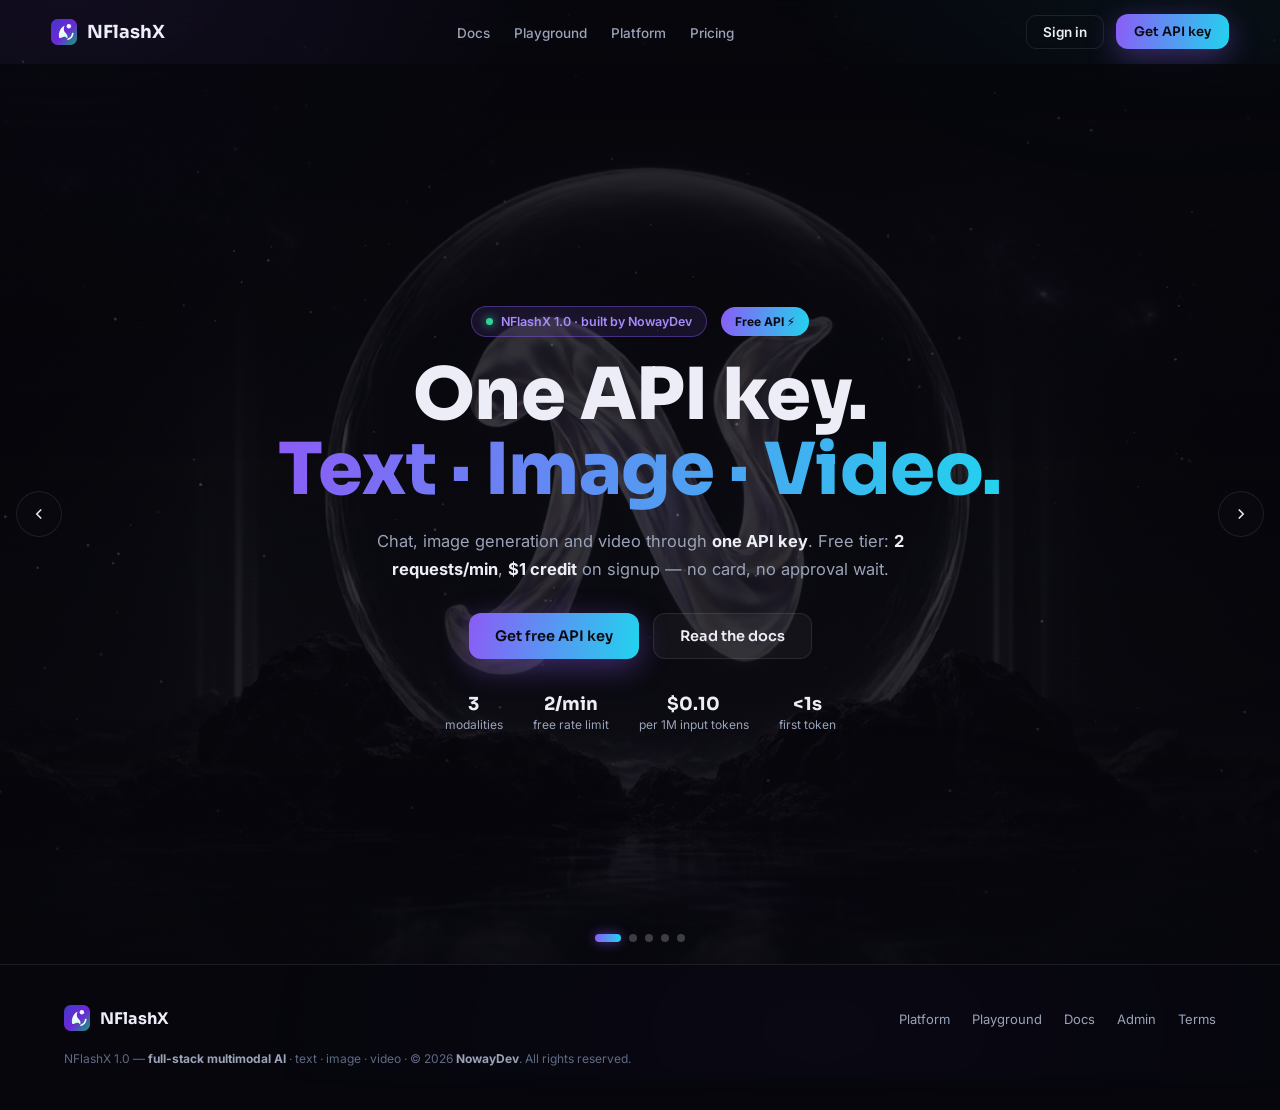
==== commit c0d9f488: "release: NFlashX 1.0 — English site, streaming proxy, key pool, USD billing, docs redesign - landing" ====
--- a/index.html
+++ b/index.html
@@ -3,243 +3,182 @@
 <head>
 <meta charset="UTF-8">
 <meta name="viewport" content="width=device-width, initial-scale=1.0">
-<title>NFlashX 1.0 — Free Omni-Modal AI (Text · Image · Video)</title>
+<title>NFlashX — One API key for Text · Image · Video | by NowayDev</title>
+<meta name="description" content="NFlashX 1.0 — free multimodal AI API: chat, image and video through one key. Free tier 2 req/min, no credit card.">
+<meta name="keywords" content="NFlashX, free AI API, multimodal AI, text to image, text to video, OpenAI compatible API, NowayDev">
+<meta property="og:type" content="website">
+<meta property="og:site_name" content="NFlashX">
+<meta property="og:title" content="NFlashX — One API key for Text · Image · Video">
+<meta property="og:description" content="Free multimodal AI API by NowayDev: chat, image and video through one key. Free tier 2 req/min, $1 credit on signup.">
+<meta property="og:url" content="https://nflashx.cc.cd/">
+<meta property="og:image" content="https://nflashx.cc.cd/assets/logo.svg">
+<meta name="twitter:card" content="summary">
+<meta name="twitter:title" content="NFlashX — One API key for Text · Image · Video">
+<meta name="twitter:description" content="Free multimodal AI API by NowayDev. Free tier 2 req/min, $1 credit on signup.">
+<link rel="canonical" href="https://nflashx.cc.cd/">
+<script type="application/ld+json">
+{
+  "@context": "https://schema.org",
+  "@type": "SoftwareApplication",
+  "name": "NFlashX",
+  "applicationCategory": "DeveloperApplication",
+  "operatingSystem": "Web API",
+  "description": "Free multimodal AI API (text, image, video) by NowayDev — OpenAI-compatible endpoints, free tier 2 req/min.",
+  "author": { "@type": "Organization", "name": "NowayDev" },
+  "offers": { "@type": "Offer", "price": "0", "priceCurrency": "USD", "description": "Free tier with 2 requests/minute" },
+  "url": "https://nflashx.cc.cd/"
+}
+</script>
 <link rel="icon" href="assets/logo.svg" type="image/svg+xml">
 <link rel="preconnect" href="https://fonts.googleapis.com">
 <link rel="preconnect" href="https://fonts.gstatic.com" crossorigin>
-<link href="https://fonts.googleapis.com/css2?family=Space+Grotesk:wght@400;500;600;700&family=Inter:wght@400;500;600;700&family=JetBrains+Mono:wght@400;600&family=Caveat:wght@600&display=swap" rel="stylesheet">
-<link rel="stylesheet" href="css/styles.css?v=18">
+<link href="https://fonts.googleapis.com/css2?family=Sora:wght@400;600;700;800&family=Inter:wght@400;500;600;700&family=JetBrains+Mono:wght@400;600&display=swap" rel="stylesheet">
+<link rel="stylesheet" href="css/landing.css?v=2">
 </head>
-<body>
+<body class="nx">
 
 <canvas id="stars"></canvas>
-<div class="aurora"><i></i><i></i><i></i></div>
-<div class="grain"></div>
-
-<!-- ================= NAVBAR ================= -->
-<header class="nav" id="nav">
-  <a class="brand" href="index.html">
-    <span class="logo"><img src="assets/logo.svg" alt="NFlashX logo"></span>
+<div class="nx-aurora"></div>
+
+<!-- ================= NAV ================= -->
+<header class="nx-nav" id="nav">
+  <a class="nx-brand" href="./">
+    <img src="assets/logo.svg" alt="NFlashX logo">
     NFlashX
   </a>
-
-  <nav>
-    <ul class="menu">
-      <li data-drop="models"><a href="#">Models <span class="car">▾</span></a></li>
-      <li data-drop="product"><a href="#">Product <span class="car">▾</span></a></li>
-      <li data-drop="api"><a href="#">API <span class="car">▾</span></a></li>
-      <li data-drop="company"><a href="#">Company <span class="car">▾</span></a></li>
-      <li data-drop="community"><a href="#">Community <span class="car">▾</span></a></li>
-      <li><a href="docs.html">Research</a></li>
-      <li><a href="docs.html?tab=plans">Business</a></li>
-    </ul>
-  </nav>
-
-  <div class="nav-right">
-    <a class="btn-login" href="login.html">Login</a>
-    <button class="burger" id="burger" aria-label="menu"><i></i><i></i><i></i></button>
+  <ul class="nx-menu">
+    <li><a href="docs.html">Docs</a></li>
+    <li><a href="playground.html">Playground</a></li>
+    <li><a href="platform.html">Platform</a></li>
+    <li><a href="docs.html?tab=plans">Pricing</a></li>
+  </ul>
+  <div class="nx-nav-right">
+    <a class="nx-ghost" href="login.html">Sign in</a>
+    <a class="nx-btn primary" style="padding:9px 18px;font-size:13px" href="platform.html">Get API key</a>
   </div>
 </header>
 
-<!-- dropdown panels -->
-<div class="drop models" id="drop-models">
-  <div class="col">
-    <h6><svg viewBox="0 0 24 24" fill="none" stroke-width="1.8"><path d="M4 7V5h16v2M9 5v14m6-14v14M4 17v2h16v-2" stroke="currentColor"/></svg> Text</h6>
-    <ul>
-      <li><a href="docs.html?m=nflashx-1.0-flash">NFlashX 1.0 Flash</a></li>
-      <li><a href="docs.html?m=nflashx-1.0-pro">NFlashX 1.0 Pro</a></li>
-    </ul>
-  </div>
-  <div class="col">
-    <h6><svg viewBox="0 0 24 24" fill="none" stroke-width="1.8"><rect x="3" y="5" width="18" height="14" rx="2" stroke="currentColor"/><circle cx="9" cy="10" r="1.6" stroke="currentColor"/><path d="M5 17l4.5-4.5 3 3L17 11l3.5 3.5" stroke="currentColor"/></svg> Image</h6>
-    <ul>
-      <li><a href="playground.html">NFlashX Vision 1.0 Flash</a></li>
-    </ul>
-  </div>
-  <div class="col">
-    <h6><svg viewBox="0 0 24 24" fill="none" stroke-width="1.8"><rect x="3" y="6" width="13" height="12" rx="2" stroke="currentColor"/><path d="M16 10.5l5-2.5v8l-5-2.5" stroke="currentColor"/></svg> Video</h6>
-    <ul>
-      <li><a href="docs.html?m=nflashx-motion-1.0">NFlashX Motion 1.0 <span class="badge-soon">Soon</span></a></li>
-    </ul>
-  </div>
-</div>
-
-<div class="drop" id="drop-product">
-  <h6><svg viewBox="0 0 24 24" fill="none" stroke-width="1.8"><path d="M12 3l9 5-9 5-9-5 9-5z" stroke="currentColor"/><path d="M3 13l9 5 9-5" stroke="currentColor"/></svg> AI-Native Applications</h6>
-  <ul>
-    <li><a href="#">NFlashX <span class="ext">↗</span></a></li>
-    <li><a href="#">NFlashX Harness <span class="badge-new">New</span> <span class="ext">↗</span></a></li>
-    <li><a href="#">NFlashX Code <span class="badge-new">New</span> <span class="ext">↗</span></a></li>
-    <li><a href="#">Pavo <span class="ext">↗</span></a></li>
-    <li><a href="#">Echo <span class="ext">↗</span></a></li>
-  </ul>
-</div>
-
-<div class="drop" id="drop-api">
-  <h6><svg viewBox="0 0 24 24" fill="none" stroke-width="1.8"><rect x="3" y="4" width="18" height="16" rx="2" stroke="currentColor"/><path d="M7 9l3 3-3 3M13 15h4" stroke="currentColor"/></svg> Develop on NFlashX</h6>
-  <ul>
-    <li><a href="docs.html">Developer Docs</a></li>
-    <li><a href="#">API Platform <span class="ext">↗</span></a></li>
-    <li><a href="#">Official GitHub <span class="ext">↗</span></a></li>
-  </ul>
-</div>
-
-<div class="drop" id="drop-company">
-  <h6><svg viewBox="0 0 24 24" fill="none" stroke-width="1.8"><circle cx="12" cy="12" r="9" stroke="currentColor"/><path d="M3 12h18M12 3c3 3.5 3 14 0 18M12 3c-3 3.5-3 14 0 18" stroke="currentColor"/></svg> Explore Company</h6>
-  <ul>
-    <li><a href="docs.html?tab=legal">Privacy Policy</a></li>
-    <li><a href="docs.html?tab=legal">Terms of Service</a></li>
-  </ul>
-</div>
-
-<div class="drop" id="drop-community">
-  <h6><svg viewBox="0 0 24 24" fill="none" stroke-width="1.8"><circle cx="9" cy="8" r="3.2" stroke="currentColor"/><path d="M3.5 19c.6-3.2 2.8-5 5.5-5s4.9 1.8 5.5 5" stroke="currentColor"/><circle cx="17" cy="9" r="2.6" stroke="currentColor"/><path d="M15.5 13.6c2.7.1 4.5 1.8 5 4.4" stroke="currentColor"/></svg> Build With Us</h6>
-  <ul>
-    <li><a href="#">Meetups</a></li>
-    <li><a href="#">Discord <span class="ext">↗</span></a></li>
-    <li><a href="#">GitHub <span class="ext">↗</span></a></li>
-    <li><a href="#">Hugging face <span class="ext">↗</span></a></li>
-    <li><a href="#">WeChat</a></li>
-  </ul>
-</div>
-
-<!-- ================= HERO ================= -->
 <main>
+<!-- ================= SLIDE DECK ================= -->
 <section class="hero" id="hero">
 
-  <!-- SLIDE 1 : lab + leaderboards -->
-  <article class="slide s-lab on">
+  <!-- SLIDE 1 · HERO -->
+  <article class="slide s-hero on">
     <div class="scene">
-      <!-- blurred emerald backdrop generated with NFlashX Vision -->
-      <img class="bg-photo lab-bg" src="assets/lab-blur-bg.jpg" onerror="this.remove()" alt="">
+      <img class="bg-photo" src="assets/hero-brand-5.jpg" onerror="this.remove()" alt="">
+      <div class="scene-veil"></div>
     </div>
     <div class="hero-kicker rv">
-      <h2>From a Global Top 10 AI Lab</h2>
-      <a class="pill-api" href="docs.html">Free API <span>⚡</span></a>
-    </div>
-    <div class="ghost-title rv d1">Access to Frontier Intelligence</div>
-    <p class="hero-sub rv d2">Full-stack multimodal AI—text, image, and video, at state-of-the-art quality</p>
-
-    <div class="lb-row rv d3">
+      <span class="nx-badge"><i class="dot"></i> NFlashX 1.0 · built by NowayDev</span>
+      <a class="pill-api" href="docs.html">Free API ⚡</a>
+    </div>
+    <h1 class="nx-h1 rv d1">One API key.<br><span class="g">Text · Image · Video.</span></h1>
+    <p class="hero-sub rv d2">
+      Chat, image generation and video through <b>one API key</b>. Free tier: <b>2 requests/min</b>,
+      <b>$1 credit</b> on signup — no card, no approval wait.
+    </p>
+    <div class="btn-row rv d3">
+      <a class="btn-x primary" href="platform.html">Get free API key</a>
+      <a class="btn-x" href="docs.html">Read the docs</a>
+    </div>
+    <div class="nx-stats rv d4">
+      <div class="nx-stat"><b>3</b>modalities</div>
+      <div class="nx-stat"><b>2/min</b>free rate limit</div>
+      <div class="nx-stat"><b>$0.10</b>per 1M input tokens</div>
+      <div class="nx-stat"><b>&lt;1s</b>first token</div>
+    </div>
+  </article>
+
+  <!-- SLIDE 2 · BENCHMARKS -->
+  <article class="slide s-bench">
+    <div class="sec-head rv">
+      <div class="nx-kicker">Benchmarks</div>
+      <h2>Measured, <span class="g">not marketed.</span></h2>
+      <p>NFlashX 1.0 Flash competes head-to-head with frontier flash models — public benchmark data, verifiable by anyone.</p>
+    </div>
+    <div class="lb-row rv d1">
       <article class="lb-card">
         <header><h4>Artificial Analysis Intelligence Index</h4><span class="lb-tag">Text model</span></header>
-        <p class="lb-sub">Artificial Analysis Intelligence Index V5.0.1 incorporates 10 evaluations</p>
+        <p class="lb-sub">Index V5.0.1 · 10 evaluations</p>
         <div class="lb-bars">
-          <div class="lb-bar"><span class="who">O</span><span class="sc">57</span><div class="bar" style="--hp:140"><span class="vname">GPT-6.1 Sol</span></div><span class="og">OpenAI</span></div>
-          <div class="lb-bar"><span class="who">K</span><span class="sc">46</span><div class="bar" style="--hp:113"><span class="vname">Kimi K3.1 Pro</span></div><span class="og">Moonshot AI</span></div>
-          <div class="lb-bar"><span class="who">D</span><span class="sc">33</span><div class="bar" style="--hp:81"><span class="vname">DeepSeek V4.1 Flash 1017</span></div><span class="og">DeepSeek</span></div>
-          <div class="lb-bar"><span class="who nfx">N</span><span class="sc">32</span><div class="bar" style="--hp:79"><span class="vname">NFlashX-1.0-Flash</span></div><span class="og">NowayCore</span></div>
-          <div class="lb-bar"><span class="who">G</span><span class="sc">32</span><div class="bar" style="--hp:79"><span class="vname">GLM-5.3 (Max)</span></div><span class="og">Z.ai</span></div>
-        </div>
-        <footer class="lb-src">Source: <a href="#">Artificial Analysis</a></footer>
+          <div class="lb-bar"><span class="who">O</span><span class="sc">57</span><div class="bar" style="--hp:205"><span class="vname">GPT-6.1 Sol</span></div><span class="og">OpenAI</span></div>
+          <div class="lb-bar"><span class="who">K</span><span class="sc">46</span><div class="bar" style="--hp:166"><span class="vname">Kimi K3.1 Pro</span></div><span class="og">Moonshot AI</span></div>
+          <div class="lb-bar"><span class="who">D</span><span class="sc">37</span><div class="bar" style="--hp:133"><span class="vname">DeepSeek V4.1 Flash 1017</span></div><span class="og">DeepSeek</span></div>
+          <div class="lb-bar"><span class="who nfx">N</span><span class="sc">32</span><div class="bar" style="--hp:115"><span class="vname">NFlashX 1.0 Flash</span></div><span class="og">NowayDev</span></div>
+          <div class="lb-bar"><span class="who">G</span><span class="sc">36</span><div class="bar" style="--hp:130"><span class="vname">GLM-5.3 FlashX</span></div><span class="og">Z.ai</span></div>
+        </div>
+        <footer class="lb-src">Source: <a href="https://artificialanalysis.ai" target="_blank" rel="noopener">Artificial Analysis</a></footer>
       </article>
 
       <article class="lb-card">
         <header><h4>AI Image Editing Leaderboard</h4><span class="lb-tag">Image model</span></header>
-        <p class="lb-sub">Elo Comparison Across Major Image Generation Labs</p>
+        <p class="lb-sub">Elo comparison across major image generation labs</p>
         <div class="lb-bars">
-          <div class="lb-bar"><span class="who nfx">N</span><span class="sc">1091</span><div class="bar" style="--hp:92"><span class="vname">NFlashX-Image-1.0</span></div><span class="og">NowayCore</span></div>
+          <div class="lb-bar"><span class="who nfx">N</span><span class="sc">1091</span><div class="bar" style="--hp:92"><span class="vname">NFlashX-Image-1.0</span></div><span class="og">NowayDev</span></div>
           <div class="lb-bar"><span class="who">G</span><span class="sc">1200</span><div class="bar" style="--hp:150"><span class="vname">GPT Image 2.5 Sunburst</span></div><span class="og">OpenAI</span></div>
           <div class="lb-bar"><span class="who">G</span><span class="sc">1151</span><div class="bar" style="--hp:118"><span class="vname">Nano Banana 2.1</span></div><span class="og">Google</span></div>
           <div class="lb-bar"><span class="who">M</span><span class="sc">1144</span><div class="bar" style="--hp:114"><span class="vname">MAI-Image-2.6-Flash</span></div><span class="og">Microsoft AI</span></div>
           <div class="lb-bar"><span class="who">S</span><span class="sc">1130</span><div class="bar" style="--hp:112"><span class="vname">Seedream 5.0 Pro</span></div><span class="og">ByteDance</span></div>
         </div>
-        <footer class="lb-src">Source: <a href="#">Artificial Analysis</a></footer>
+        <footer class="lb-src">Source: <a href="https://artificialanalysis.ai" target="_blank" rel="noopener">Artificial Analysis</a></footer>
       </article>
 
       <article class="lb-card">
         <header><h4>Text To Video Leaderboard</h4><span class="lb-tag">Video model</span></header>
-        <p class="lb-sub">Elo Comparison Across Major Video Generation Labs</p>
+        <p class="lb-sub">Elo comparison across major video generation labs</p>
         <div class="lb-bars">
-          <div class="lb-bar"><span class="who nfx">N</span><span class="sc">1067</span><div class="bar" style="--hp:100"><span class="vname">NFlashX-Video-1.0</span></div><span class="og">NowayCore</span></div>
+          <div class="lb-bar"><span class="who nfx">N</span><span class="sc">1067</span><div class="bar" style="--hp:100"><span class="vname">NFlashX-Video-1.0</span></div><span class="og">NowayDev</span></div>
           <div class="lb-bar"><span class="who">W</span><span class="sc">1172</span><div class="bar" style="--hp:150"><span class="vname">Wan 3.0</span></div><span class="og">Alibaba</span></div>
           <div class="lb-bar"><span class="who">M</span><span class="sc">1160</span><div class="bar" style="--hp:147"><span class="vname">MiniMax H3</span></div><span class="og">MiniMax</span></div>
           <div class="lb-bar"><span class="who">F</span><span class="sc">1156</span><div class="bar" style="--hp:146"><span class="vname">FLUX 3 Max</span></div><span class="og">Black Forest Labs</span></div>
           <div class="lb-bar"><span class="who">S</span><span class="sc">1155</span><div class="bar" style="--hp:146"><span class="vname">Dreamina Seedance 2.5</span></div><span class="og">ByteDance</span></div>
         </div>
-        <footer class="lb-src">Source: <a href="#">Artificial Analysis</a></footer>
+        <footer class="lb-src">Source: <a href="https://artificialanalysis.ai" target="_blank" rel="noopener">Artificial Analysis</a></footer>
       </article>
     </div>
-
-    <div class="btn-row rv d4" style="margin-top:36px">
-      <a class="btn-x" href="playground.html">Try Now</a>
-      <a class="btn-x" href="docs.html">Learn More</a>
-    </div>
-  </article>
-
-  <!-- SLIDE 2 : brand -->
-  <article class="slide s-brand">
-    <div class="scene">
-      <!-- full-bleed artwork generated with NFlashX Vision -->
-      <img class="bg-photo brand-photo" src="assets/hero-brand-5.jpg"
-           onerror="this.remove()"
-           alt="NFlashX brand artwork generated by NFlashX Vision">
-      <div class="scene-veil brand-veil"></div>
-      <div class="ground"></div>
-    </div>
-    <h2 class="wordmark rv">NFlashX</h2>
-    <p class="tagline rv d1">AI Parity for the 99% · Inclusion and Accessibility for All</p>
-    <div class="brand-spacer rv d2"></div>
-    <div class="btn-row rv d3">
-      <a class="btn-x btn-primary" href="docs.html">Learn More</a>
-    </div>
-  </article>
-
-  <!-- SLIDE 3 : motion video -->
+  </article>
+
+  <!-- SLIDE 3 · MOTION (video mẫu) -->
   <article class="slide s-vid">
     <div class="scene">
-      <!-- cinematic layer: AI-generated video background -->
-      <div class="kb-img"><img src="assets/motion-poster.jpg" alt=""></div>
-      <video class="vid-bg" autoplay muted loop playsinline poster="assets/motion-poster.jpg"
+      <video class="vid-bg" muted loop playsinline preload="none" poster="assets/motion-poster.jpg"
              src="assets/motion-bg.mp4" onerror="this.remove()"></video>
       <div class="scene-veil"></div>
-      <div class="fog"></div>
-      <div class="beam2"></div>
-      <div class="lamp l1"></div>
-      <div class="lamp l2"></div>
     </div>
     <h2 class="vid-title rv">NFlashX
       <svg class="icam" viewBox="0 0 24 24" fill="none" stroke="#dfe9ff" stroke-width="1.7"><rect x="2.5" y="6" width="13" height="12" rx="2.5"/><path d="M15.5 10.5l6-3v9l-6-3"/></svg>
       Motion 1.0
     </h2>
-    <p class="hero-sub rv d1">Cinematic-Quality Video With Synchronized Audio,<br>Generated At High Speed.</p>
-    <div class="btn-row rv d2">
-      <a class="btn-x" href="docs.html">Access API</a>
-      <a class="btn-x" href="playground.html">Try Now</a>
-      <a class="btn-x" href="docs.html">Learn More</a>
-    </div>
-  </article>
-
-  <!-- SLIDE 4 : image flash -->
+    <p class="hero-sub rv d1">Cinematic-quality video with synchronized audio —<br>generated at high speed, served by the same key.</p>
+    <div class="btn-row rv d2" style="justify-content:center">
+      <a class="btn-x primary" href="docs.html?m=nflashx-motion-1.0">Access API</a>
+      <a class="btn-x" href="playground.html">Try in playground</a>
+    </div>
+  </article>
+
+  <!-- SLIDE 4 · VISION (samples) -->
   <article class="slide s-img">
-    <div class="scene">
-      <span class="comet c1"></span><span class="comet c2"></span><span class="comet c3"></span>
-      <span class="spark" style="left:8%;top:18%"></span><span class="spark" style="left:30%;top:64%;animation-delay:1s"></span>
-      <span class="spark" style="left:88%;top:26%;animation-delay:.5s"></span><span class="spark" style="left:60%;top:80%;animation-delay:1.6s"></span>
-      <span class="spark" style="left:76%;top:12%;animation-delay:2.2s"></span>
-    </div>
     <div class="img-layout">
       <div class="img-copy">
         <h2 class="rv">NFlashX
-          <svg class="ia" viewBox="0 0 24 24" fill="none"><path d="M12 2l2.2 6.4L21 11l-6.8 2.6L12 20l-2.2-6.4L3 11l6.8-2.6L12 2z" fill="#cfc0ff"/></svg>
+          <svg class="ia" viewBox="0 0 24 24" fill="none"><path d="M12 2l2.2 6.4L21 11l-6.8 2.6L12 20l-2.2-6.4L3 11l6.8-2.6L12 2z" fill="#a78bfa"/></svg>
           <span class="l2">Vision 1.0 Flash</span>
         </h2>
-        <p class="rv d1">High-quality visuals, generated instantly</p>
-        <div class="btn-row rv d2" style="justify-content:flex-start">
+        <p class="rv d1">High-quality visuals, generated instantly — prompt-based image editing at $0.01 per image.</p>
+        <div class="btn-row rv d2">
+          <a class="btn-x primary" href="playground.html">Try now</a>
           <a class="btn-x" href="docs.html">Access API</a>
-          <a class="btn-x" href="playground.html">Try Now</a>
-          <a class="btn-x" href="docs.html">Learn More</a>
         </div>
         <form class="promptbar rv d3" id="heroPromptForm">
           <div class="prow">
             <span class="pava"><svg width="14" height="14" viewBox="0 0 24 24" fill="none" stroke="#fff" stroke-width="2"><path d="M12 3l2 5 5 2-5 2-2 5-2-5-5-2 5-2 2-5z"/></svg></span>
-            <input id="heroPrompt" type="text" placeholder="Enter your idea and generate your image !" autocomplete="off">
+            <input id="heroPrompt" type="text" placeholder="Enter your idea and generate an image!" autocomplete="off">
             <button class="sendbtn" type="submit" aria-label="Generate">
               <svg width="15" height="15" viewBox="0 0 24 24" fill="none" stroke="currentColor" stroke-width="2.4"><path d="M12 19V5m-6 6l6-6 6 6"/></svg>
             </button>
           </div>
           <div class="chips">
-            <span class="pchip">✦ Image Generation</span>
+            <span class="pchip">✦ Image generation</span>
             <span class="pchip">⚡ NFlashX Vision 1.0 Flash</span>
           </div>
         </form>
@@ -250,7 +189,6 @@
           <span class="gal-tag"><i class="dot"></i> NFlashX Vision</span>
           <img id="galMain" src="assets/gallery-1.jpg" alt="NFlashX Vision sample">
         </div>
-        <!-- five distinct images generated with NFlashX Vision -->
         <div class="thumbs" id="thumbs">
           <button class="sel" data-src="assets/gallery-1.jpg"><img loading="lazy" alt="" src="assets/gallery-1.jpg"></button>
           <button data-src="assets/gallery-2.jpg"><img loading="lazy" alt="" src="assets/gallery-2.jpg"></button>
@@ -262,68 +200,42 @@
     </div>
   </article>
 
-  <!-- SLIDE 5 : token plan -->
+  <!-- SLIDE 5 · PRICING -->
   <article class="slide s-plan">
-    <div class="scene"></div>
-    <div class="plan-layout">
-      <div class="plan-copy">
-        <h2 class="rv">NFlashX
-          <svg class="ic" viewBox="0 0 24 24" fill="none" stroke="#bfe0ff" stroke-width="1.7"><path d="M8 3h8l-1 7h4l-9 11 2-8H7l1-10z" stroke-linejoin="round"/></svg>
-          1.0 Flash
-        </h2>
-        <p class="rv d1">A Cost-Effective Token Plan Tailored For Developers</p>
-        <div class="btn-row rv d2" style="justify-content:flex-start">
-          <a class="btn-x" href="docs.html?tab=plans">Free API</a>
-          <a class="btn-x" href="docs.html?tab=plans">Subscribe</a>
-        </div>
-      </div>
-
-      <div class="orbit-stage rv d2">
-        <div class="orbit-ring o1"></div>
-        <div class="orbit-ring o2"></div>
-        <span class="orbit-dot" style="left:24%;top:30%"></span>
-        <span class="orbit-dot" style="left:70%;top:22%;animation-delay:1s"></span>
-        <span class="orbit-dot" style="left:80%;top:66%;animation-delay:2s"></span>
-        <span class="orbit-dot" style="left:20%;top:70%;animation-delay:.6s"></span>
-
-        <div class="app-icon">
-          <svg viewBox="0 0 48 48" fill="none">
-            <defs><linearGradient id="ag" x1="0" y1="0" x2="1" y2="1"><stop offset="0" stop-color="#7fd8ff"/><stop offset="1" stop-color="#2f7ff0"/></linearGradient></defs>
-            <path d="M14 34c-2-10 3-22 12-27-3 7-2 12 2 16 4 4 5 9 2 13-2-4-5-5-8-3-3 1-5 3-8 1z" fill="url(#ag)"/>
-            <circle cx="33" cy="13" r="4.5" fill="url(#ag)"/>
-            <path d="M31 36c6-2 9-6 10-12" stroke="url(#ag)" stroke-width="3" stroke-linecap="round"/>
-          </svg>
-        </div>
-
-        <div class="f-chip" style="left:34%;top:2%">
-          <span class="fic"><svg viewBox="0 0 24 24" fill="none"><path d="M19 5L5 19M6.5 9a2.5 2.5 0 100-5 2.5 2.5 0 000 5zM17.5 20a2.5 2.5 0 100-5 2.5 2.5 0 000 5z" stroke-width="1.8"/></svg></span>
-          <div><b>Top-Model</b><span>Production-ready deployment</span></div>
-        </div>
-
-        <div class="f-chip" style="left:0%;top:44%;animation-delay:1.2s">
-          <span class="fic"><svg viewBox="0 0 24 24" fill="none"><circle cx="12" cy="12" r="9" stroke-width="1.8"/><path d="M14.5 8.5c-1.6-1-4-1-5 .5-.8 1.2 0 2.4 2.5 2.9s3.6 1.8 2.6 3.2c-1 1.4-3.6 1.4-5.3.3M12 6.5v11" stroke-width="1.8"/></svg></span>
-          <div><b>High-Value Monthly Plan</b><span>The more you use, the more you get</span></div>
-        </div>
-
-        <div class="f-chip" style="right:0%;top:66%;animation-delay:2s">
-          <span class="fic"><svg viewBox="0 0 24 24" fill="none"><path d="M8 6l-5 6 5 6M16 6l5 6-5 6M13.5 5l-3 14" stroke-width="1.8" stroke-linecap="round"/></svg></span>
-          <div><b>Ready Out of the Box</b><span>One-click integration with leading developer tools</span></div>
-        </div>
-
-        <div class="bub" style="left:12%;top:14%"><svg viewBox="0 0 24 24" fill="none"><rect x="3" y="5" width="18" height="14" rx="2.5" stroke-width="1.8"/><circle cx="9" cy="10" r="1.6" stroke-width="1.8"/><path d="M5 17l4.5-4.5 3 3L17 11l3.5 3.5" stroke-width="1.8"/></svg></div>
-        <div class="bub" style="right:8%;top:30%;animation-delay:1s"><svg viewBox="0 0 24 24" fill="none"><rect x="4" y="4" width="16" height="16" rx="3" stroke-width="1.8"/><path d="M10 9l4 3-4 3V9z" stroke-width="1.8" stroke-linejoin="round"/></svg></div>
-        <div class="bub" style="right:14%;top:82%;animation-delay:1.6s"><svg viewBox="0 0 24 24" fill="none"><circle cx="12" cy="12" r="9" stroke-width="1.8"/><path d="M8.5 14.5c1 1.2 2.2 1.8 3.5 1.8s2.5-.6 3.5-1.8" stroke-width="1.8" stroke-linecap="round"/><circle cx="9" cy="9.5" r="1" fill="currentColor"/><circle cx="15" cy="9.5" r="1" fill="currentColor"/></svg></div>
-        <div class="bub" style="left:16%;top:84%;animation-delay:.8s"><svg viewBox="0 0 24 24" fill="none"><path d="M8 6l-5 6 5 6M16 6l5 6-5 6" stroke-width="1.8" stroke-linecap="round" stroke-linejoin="round"/></svg></div>
-
-        <svg class="coins" viewBox="0 0 64 72" fill="none">
-          <ellipse cx="24" cy="58" rx="18" ry="8" stroke="#8fc0ff" stroke-width="2"/>
-          <ellipse cx="24" cy="50" rx="18" ry="8" stroke="#8fc0ff" stroke-width="2"/>
-          <ellipse cx="24" cy="42" rx="18" ry="8" stroke="#8fc0ff" stroke-width="2"/>
-          <circle cx="46" cy="24" r="12" stroke="#ffd98a" stroke-width="2"/>
-          <path d="M46 17v14M42.5 19.5c1-1.4 6-1.4 7 0M42.5 28.5c1 1.4 6 1.4 7 0" stroke="#ffd98a" stroke-width="1.6"/>
-        </svg>
-      </div>
-    </div>
+    <div class="sec-head rv">
+      <div class="nx-kicker">Pricing</div>
+      <h2>Transparent to the <span class="g">token.</span></h2>
+      <p>No hidden fees, no mandatory subscription — pay only for what you use.</p>
+    </div>
+    <div class="nx-prices rv d1">
+      <div class="nx-price">
+        <h3>FREE</h3>
+        <div class="amount">$0</div>
+        <span class="per">/ month · no card, no subscription</span>
+        <ul>
+          <li>2 requests / minute</li>
+          <li>4K output tokens</li>
+          <li>$1 credit on signup</li>
+          <li>$2 credit / day per IP</li>
+          <li>Text + Vision + (Motion soon)</li>
+        </ul>
+        <a class="nx-btn" href="platform.html">Create free key</a>
+      </div>
+      <div class="nx-price hot">
+        <h3>PRO · PAY AS YOU GO</h3>
+        <div class="amount">$0.40</div>
+        <span class="per">/ 1M input tokens · $0.70 / 1M output tokens</span>
+        <ul>
+          <li>30 requests / minute</li>
+          <li>8K output tokens</li>
+          <li>Top up via VietQR / USDT / PayPal</li>
+          <li>Priority key pool · automatic rotation</li>
+          <li>Hỗ trợ trực tiếp từ NowayDev</li>
+        </ul>
+        <a class="nx-btn primary" href="platform.html#balance">Add credit</a>
+      </div>
+    </div>
+    <p class="plan-note rv d2">Launch window: the first <b>100 accounts</b> — capacity is reserved to keep service quality.</p>
   </article>
 
   <!-- slider chrome -->
@@ -335,69 +247,29 @@
   </button>
   <div class="dots" id="dots"></div>
 </section>
-
-<!-- intro -->
-<section class="intro-wrap">
-  <div class="intro">
-    <p>Bring <span class="hl">NFlashX intelligence</span> into any product or platform.</p>
-    <p>Our model suite features high-precision models consistently ranked on PinchBench, purpose-built to power agentic tools such as OpenClaw and Hermes. Alongside text-to-image, image-to-image, and image-to-video models that deliver cinematic-quality visuals, synchronized audio-visual generation, and fast performance—enabling seamless creation, transformation, and deployment of rich AI-generated content.</p>
+</main>
+
+<!-- ================= FOOTER ================= -->
+<footer class="nx-foot">
+  <div class="nx-foot-row">
+    <a class="nx-brand" href="./">
+      <img src="assets/logo.svg" alt="">
+      NFlashX
+    </a>
+    <ul class="nx-foot-links">
+      <li><a href="platform.html">Platform</a></li>
+      <li><a href="playground.html">Playground</a></li>
+      <li><a href="docs.html">Docs</a></li>
+      <li><a href="admin.html">Admin</a></li>
+      <li><a href="docs.html?tab=legal">Terms</a></li>
+    </ul>
   </div>
-</section>
-
-<!-- ================= FOOTER ================= -->
-<footer class="site-footer">
-  <div class="foot-grid">
-    <div class="foot-brand">
-      <a class="brand" href="index.html">
-        <span class="logo"><img src="assets/logo.svg" alt=""></span>
-        NFlashX
-      </a>
-      <p class="slog">Your AI, Unleashed</p>
-      <p class="copy">© 2026 NFLASHX TECHNOLOGY PTE. LTD.</p>
-      <div class="socials">
-        <a href="#" aria-label="Facebook"><svg viewBox="0 0 24 24"><path d="M13.5 22v-8h2.7l.4-3.2h-3.1V8.7c0-.9.3-1.6 1.6-1.6h1.7V4.2c-.3 0-1.3-.1-2.5-.1-2.5 0-4.2 1.5-4.2 4.3v2.4H7.4V14h2.7v8h3.4z"/></svg></a>
-        <a href="#" aria-label="YouTube"><svg viewBox="0 0 24 24"><path d="M22.5 7.2a2.8 2.8 0 00-2-2C18.8 4.8 12 4.8 12 4.8s-6.8 0-8.5.4a2.8 2.8 0 00-2 2A29 29 0 001 12a29 29 0 00.5 4.8 2.8 2.8 0 002 2c1.7.4 8.5.4 8.5.4s6.8 0 8.5-.4a2.8 2.8 0 002-2A29 29 0 0023 12a29 29 0 00-.5-4.8zM9.8 15.3V8.7l5.7 3.3-5.7 3.3z"/></svg></a>
-        <a href="#" aria-label="LinkedIn"><svg viewBox="0 0 24 24"><path d="M4.98 3.5A2.5 2.5 0 002.5 6a2.5 2.5 0 002.48 2.5A2.5 2.5 0 007.5 6a2.5 2.5 0 00-2.52-2.5zM3 9h4v12H3zM9.5 9h3.8v1.7h.1c.5-1 1.8-2 3.7-2 4 0 4.7 2.6 4.7 6V21h-4v-5.5c0-1.3 0-3-1.9-3s-2.2 1.4-2.2 2.9V21h-4V9z"/></svg></a>
-        <a href="#" aria-label="X"><svg viewBox="0 0 24 24"><path d="M18.9 2H22l-7 8 8.2 12h-6.4l-5-7.3L6 22H2.9l7.5-8.6L2.5 2H9l4.5 6.6L18.9 2zm-1.1 18h1.8L7.1 3.9H5.2L17.8 20z"/></svg></a>
-        <a href="#" aria-label="TikTok"><svg viewBox="0 0 24 24"><path d="M16.6 3c.4 2.2 1.8 3.6 4 3.8v3c-1.5 0-2.9-.5-4-1.3v6.3c0 4-2.8 6.2-6 6.2A5.6 5.6 0 015 15.4c0-3.3 2.6-5.6 6.2-5.4v3.1c-1.7-.3-3.1.6-3.1 2.3 0 1.5 1.1 2.6 2.6 2.6 1.6 0 2.8-1.2 2.8-3.2V3h3.1z"/></svg></a>
-        <a href="#" aria-label="Discord"><svg viewBox="0 0 24 24"><path d="M19.3 5.3A16 16 0 0015.4 4l-.5 1a15 15 0 00-5.8 0L8.6 4a16 16 0 00-3.9 1.3C2.2 9.2 1.5 13 1.8 16.7A16 16 0 006.7 19l1-1.6a10 10 0 01-1.6-.8l.4-.3a11.4 11.4 0 009 0l.4.3c-.5.3-1 .6-1.6.8l1 1.6a16 16 0 004.9-2.3c.4-4.3-.7-8-2.9-11.4zM8.7 14.4c-1 0-1.7-.9-1.7-1.9s.8-1.9 1.7-1.9 1.8.9 1.7 1.9c0 1-.8 1.9-1.7 1.9zm6.6 0c-1 0-1.7-.9-1.7-1.9s.8-1.9 1.7-1.9 1.8.9 1.7 1.9c0 1-.7 1.9-1.7 1.9z"/></svg></a>
-      </div>
-      <button class="lang">
-        <svg width="15" height="15" viewBox="0 0 24 24" fill="none" stroke="currentColor" stroke-width="1.8"><circle cx="12" cy="12" r="9"/><path d="M3 12h18M12 3c3 3.5 3 14 0 18M12 3c-3 3.5-3 14 0 18"/></svg>
-        English
-      </button>
-    </div>
-    <div class="foot-col">
-      <h5>Product</h5>
-      <ul>
-        <li><a href="#">NFlashX</a></li>
-        <li><a href="#">NFlashX Harness <span class="badge-new">New</span></a></li>
-        <li><a href="#">NFlashX Code <span class="badge-new">New</span></a></li>
-        <li><a href="#">Pavo</a></li>
-        <li><a href="#">Echo</a></li>
-      </ul>
-    </div>
-    <div class="foot-col">
-      <h5>API</h5>
-      <ul>
-        <li><a href="docs.html">Developer Docs</a></li>
-        <li><a href="#">API Platform</a></li>
-        <li><a href="#">Official GitHub</a></li>
-      </ul>
-    </div>
-    <div class="foot-col">
-      <h5>Company</h5>
-      <ul>
-        <li><a href="docs.html?tab=legal">Privacy Policy</a></li>
-        <li><a href="docs.html?tab=legal">Terms of Service</a></li>
-      </ul>
-    </div>
+  <div class="nx-foot-base">
+    NFlashX 1.0 — <b>full-stack multimodal AI</b> · text · image · video · © 2026 <b>NowayDev</b>. All rights reserved.
   </div>
-  <div class="foot-base">NFlashX 1.0 — <b>Full-stack multimodal AI</b> · text · image · video</div>
 </footer>
-</main>
-
-<script src="js/app.js?v=17"></script>
+
+<script src="js/app.js?v=18"></script>
 <script src="js/auth-modal.js?v=19"></script>
 </body>
 </html>
--- a/css/landing.css
+++ b/css/landing.css
@@ -0,0 +1,306 @@
+/* ============================================================
+   NFlashX Landing v2 — slide deck từng trang full-screen (chuẩn Agnes-style layout)
+   Nhận diện riêng NowayDev: midnight indigo + violet/cyan · Sora / Inter / JetBrains Mono
+   ============================================================ */
+:root {
+  --bg: #07070d;
+  --card: rgba(255, 255, 255, .04);
+  --card-2: rgba(255, 255, 255, .08);
+  --line: rgba(255, 255, 255, .09);
+  --text: #ededf7;
+  --dim: #9aa3b8;
+  --vio: #8b5cf6;
+  --vio-2: #a78bfa;
+  --cyan: #22d3ee;
+  --mint: #34d399;
+  --grad: linear-gradient(100deg, #8b5cf6, #22d3ee);
+  --radius: 16px;
+}
+
+* { margin: 0; padding: 0; box-sizing: border-box; }
+html { scroll-behavior: smooth; }
+
+body.nx {
+  background: var(--bg);
+  color: var(--text);
+  font-family: "Inter", system-ui, sans-serif;
+  overflow-x: hidden;
+}
+::selection { background: rgba(139, 92, 246, .4); }
+
+/* ---------- background fx ---------- */
+#stars { position: fixed; inset: 0; z-index: 0; pointer-events: none; }
+.nx-aurora {
+  position: fixed; inset: -20%; z-index: 0; pointer-events: none;
+  background:
+    radial-gradient(42% 34% at 18% 12%, rgba(139, 92, 246, .17), transparent 70%),
+    radial-gradient(38% 30% at 82% 8%, rgba(34, 211, 238, .12), transparent 70%),
+    radial-gradient(44% 36% at 60% 96%, rgba(139, 92, 246, .1), transparent 70%);
+  filter: blur(6px);
+}
+
+main, header.nx-nav, footer.nx-foot { position: relative; z-index: 2; }
+
+/* ---------- navbar ---------- */
+.nx-nav {
+  position: fixed; top: 0; left: 0; right: 0; z-index: 50;
+  display: flex; align-items: center; justify-content: space-between;
+  padding: 14px 4vw;
+  background: rgba(7, 7, 13, .45);
+  backdrop-filter: blur(14px);
+  border-bottom: 1px solid transparent;
+  transition: border-color .3s, background .3s;
+}
+.nx-nav.scrolled { background: rgba(7, 7, 13, .8); border-bottom-color: var(--line); }
+.nx-brand {
+  display: flex; align-items: center; gap: 10px; text-decoration: none;
+  color: var(--text); font-family: "Sora", sans-serif; font-weight: 700; font-size: 18px;
+}
+.nx-brand img { width: 26px; height: 26px; }
+.nx-menu { display: flex; gap: 24px; list-style: none; }
+.nx-menu a { color: var(--dim); text-decoration: none; font-size: 13.5px; font-weight: 500; transition: color .2s; }
+.nx-menu a:hover { color: var(--text); }
+.nx-nav-right { display: flex; align-items: center; gap: 12px; }
+.nx-ghost {
+  color: var(--text); text-decoration: none; font-size: 13.5px; font-weight: 600;
+  padding: 8px 16px; border-radius: 10px; border: 1px solid var(--line); transition: background .2s;
+}
+.nx-ghost:hover { background: var(--card-2); }
+
+/* ---------- buttons ---------- */
+.nx-btn, .btn-x {
+  display: inline-flex; align-items: center; gap: 8px;
+  padding: 13px 26px; border-radius: 12px; text-decoration: none;
+  font-family: "Sora", sans-serif; font-weight: 600; font-size: 14.5px;
+  border: 1px solid var(--line); color: var(--text);
+  background: rgba(255, 255, 255, .04); cursor: pointer;
+  transition: transform .15s, box-shadow .2s, background .2s;
+}
+.nx-btn:hover, .btn-x:hover { transform: translateY(-1px); background: rgba(255, 255, 255, .09); }
+.nx-btn.primary, .btn-x.primary {
+  background: var(--grad); border: 0; color: #0a0a12;
+  box-shadow: 0 8px 30px rgba(139, 92, 246, .4);
+}
+.nx-btn.primary:hover, .btn-x.primary:hover { box-shadow: 0 10px 36px rgba(139, 92, 246, .55); }
+.btn-row { display: flex; gap: 14px; flex-wrap: wrap; z-index: 2; }
+
+/* ---------- hero / slide machinery ---------- */
+.hero {
+  position: relative; height: 100vh; min-height: 640px; overflow: hidden;
+}
+.slide {
+  position: absolute; inset: 0; z-index: 1;
+  display: flex; flex-direction: column; align-items: center; justify-content: center;
+  padding: 90px 6vw 80px;
+  opacity: 0; visibility: hidden; transition: opacity .8s ease;
+}
+.slide.on { opacity: 1; visibility: visible; z-index: 2; }
+.scene { position: absolute; inset: 0; overflow: hidden; z-index: 0; }
+.bg-photo {
+  position: absolute; inset: 0; width: 100%; height: 100%;
+  object-fit: cover; opacity: .42; filter: saturate(.85);
+}
+.vid-bg { position: absolute; inset: 0; width: 100%; height: 100%; object-fit: cover; opacity: .5; }
+.scene-veil {
+  position: absolute; inset: 0;
+  background: linear-gradient(180deg, rgba(7, 7, 13, .8), rgba(7, 7, 13, .5) 45%, rgba(7, 7, 13, .92));
+}
+
+/* reveal animation */
+.slide .rv { opacity: 0; transform: translateY(16px); transition: opacity .7s ease, transform .7s ease; }
+.slide.on .rv { opacity: 1; transform: none; }
+.slide.on .rv.d1 { transition-delay: .12s; }
+.slide.on .rv.d2 { transition-delay: .24s; }
+.slide.on .rv.d3 { transition-delay: .36s; }
+.slide.on .rv.d4 { transition-delay: .48s; }
+
+/* slide 1: hero */
+.hero-kicker { display: flex; align-items: center; gap: 14px; margin-bottom: 20px; z-index: 2; }
+.nx-badge {
+  display: inline-flex; align-items: center; gap: 8px;
+  font-size: 12.5px; font-weight: 600; color: var(--vio-2);
+  border: 1px solid rgba(139, 92, 246, .4); background: rgba(139, 92, 246, .12);
+  padding: 7px 14px; border-radius: 999px;
+}
+.nx-badge .dot { width: 7px; height: 7px; border-radius: 50%; background: var(--mint); box-shadow: 0 0 10px var(--mint); }
+.pill-api {
+  font-size: 12px; font-weight: 700; text-decoration: none; color: #0a0a12;
+  background: var(--grad); padding: 7px 14px; border-radius: 999px;
+}
+.nx-h1 {
+  font-family: "Sora", sans-serif; font-weight: 800; text-align: center;
+  font-size: clamp(40px, 5.6vw, 72px); line-height: 1.05; letter-spacing: -.5px; z-index: 2;
+}
+.nx-h1 .g { background: var(--grad); -webkit-background-clip: text; background-clip: text; color: transparent; }
+.hero-sub {
+  color: var(--dim); font-size: 16.5px; line-height: 1.7; max-width: 620px;
+  margin: 20px auto 30px; text-align: center; z-index: 2;
+}
+.hero-sub b { color: var(--text); }
+.nx-stats { display: flex; gap: 30px; flex-wrap: wrap; justify-content: center; margin-top: 34px; z-index: 2; }
+.nx-stat { font-size: 12px; color: var(--dim); text-align: center; }
+.nx-stat b { display: block; color: var(--text); font-family: "Sora", sans-serif; font-size: 18px; margin-bottom: 2px; }
+
+/* slide 2: benchmarks */
+.sec-head { text-align: center; margin-bottom: 34px; z-index: 2; }
+.nx-kicker {
+  font-family: "JetBrains Mono", monospace; font-size: 11.5px; letter-spacing: 2.6px;
+  text-transform: uppercase; color: var(--cyan); margin-bottom: 10px;
+}
+.sec-head h2 { font-family: "Sora", sans-serif; font-size: clamp(26px, 3.4vw, 40px); font-weight: 700; }
+.sec-head h2 .g { background: var(--grad); -webkit-background-clip: text; background-clip: text; color: transparent; }
+.sec-head p { color: var(--dim); margin-top: 10px; font-size: 14px; }
+
+.lb-row { display: flex; gap: 18px; flex-wrap: wrap; justify-content: center; max-width: 1280px; z-index: 2; }
+.lb-card {
+  background: rgba(11, 12, 22, .72); border: 1px solid var(--line); border-radius: var(--radius);
+  padding: 20px 22px; backdrop-filter: blur(8px); flex: 1 1 320px; max-width: 420px;
+  position: relative; overflow: hidden;
+  transition: border-color .25s, transform .25s;
+}
+.lb-card::before {
+  content: ""; position: absolute; top: 0; left: 0; right: 0; height: 2px;
+  background: linear-gradient(90deg, rgba(139, 92, 246, 0), rgba(139, 92, 246, .55), rgba(34, 211, 238, .55), rgba(34, 211, 238, 0));
+}
+.lb-card:hover { border-color: rgba(139, 92, 246, .45); transform: translateY(-2px); }
+.lb-card header { display: flex; align-items: center; justify-content: space-between; gap: 10px; }
+.lb-card h4 { font-family: "Sora", sans-serif; font-size: 13.5px; font-weight: 600; }
+.lb-tag { font-size: 10px; padding: 4px 10px; border-radius: 999px; border: 1px solid var(--line); color: var(--dim); white-space: nowrap; }
+.lb-sub { font-size: 10.5px; color: var(--dim); margin: 5px 0 18px; }
+.lb-bars { display: flex; align-items: flex-end; justify-content: space-between; gap: 7px; height: 300px; }
+.lb-bar { display: flex; flex-direction: column; align-items: center; justify-content: flex-end; flex: 1 1 0; }
+.lb-bar .who {
+  flex: none; width: 26px; height: 26px; border-radius: 50%; display: grid; place-items: center;
+  font-size: 10.5px; font-weight: 800; color: #2a3242; background: #e9edf1; margin-bottom: 5px;
+}
+.lb-bar .who.nfx { color: #fff; background: var(--grad); box-shadow: 0 0 18px rgba(139, 92, 246, .65); }
+.lb-bar .sc { flex: none; font-family: "Sora", sans-serif; font-size: 11.5px; color: var(--text); margin-bottom: 5px; font-weight: 700; }
+.lb-bar .bar {
+  flex: none; width: 25px; height: calc(var(--hp) * 1px); border-radius: 999px; position: relative;
+  background: linear-gradient(180deg, rgba(167, 139, 250, .3), rgba(34, 211, 238, .06) 85%);
+  box-shadow: 0 0 24px rgba(139, 92, 246, .18);
+}
+.lb-bar .who.nfx + .sc + .bar {
+  background: linear-gradient(180deg, rgba(139, 92, 246, .8), rgba(34, 211, 238, .28) 85%);
+  box-shadow: 0 0 34px rgba(139, 92, 246, .55);
+}
+.lb-bar .vname {
+  position: absolute; top: 7px; left: 50%; transform: translateX(-50%) rotate(180deg);
+  writing-mode: vertical-rl; text-orientation: mixed; white-space: nowrap;
+  font-family: "JetBrains Mono", monospace; font-size: 6.2px; line-height: 1;
+  color: #fff; opacity: .92; text-shadow: 0 1px 4px rgba(0, 0, 0, .6);
+}
+.lb-bar .og { font-size: 9px; color: var(--dim); margin-top: 8px; white-space: nowrap; }
+.lb-src { font-size: 9.5px; color: var(--dim); margin-top: 10px; border-top: 1px solid var(--line); padding-top: 7px; }
+.lb-src a { color: var(--vio-2); text-decoration: none; }
+
+/* slide 3: motion */
+.vid-title {
+  font-family: "Sora", sans-serif; font-weight: 700; z-index: 2;
+  font-size: clamp(30px, 4.6vw, 56px); display: flex; align-items: center; gap: 14px; text-align: center;
+}
+.icam { width: 34px; height: 34px; }
+
+/* slide 4: vision gallery */
+.img-layout {
+  display: grid; grid-template-columns: 1fr 1.1fr; gap: 44px; align-items: center;
+  max-width: 1240px; width: 100%; z-index: 2;
+}
+.img-copy h2 { font-family: "Sora", sans-serif; font-size: clamp(30px, 4vw, 50px); line-height: 1.1; }
+.img-copy h2 .ia { width: 28px; height: 28px; }
+.img-copy h2 .l2 {
+  display: block; background: var(--grad); -webkit-background-clip: text; background-clip: text; color: transparent;
+}
+.img-copy p { color: var(--dim); margin: 14px 0 24px; }
+.img-copy .btn-row { justify-content: flex-start; }
+.gal { display: flex; flex-direction: column; gap: 12px; }
+.gal-main {
+  position: relative; border-radius: var(--radius); overflow: hidden;
+  border: 1px solid var(--line); box-shadow: 0 24px 70px rgba(0, 0, 0, .55);
+}
+.gal-main img { width: 100%; display: block; transition: opacity .4s; }
+.gal-tag {
+  position: absolute; top: 12px; left: 12px; display: flex; gap: 7px; align-items: center;
+  font-size: 11px; color: var(--text); background: rgba(7, 7, 13, .72);
+  padding: 6px 12px; border-radius: 999px; border: 1px solid var(--line);
+}
+.gal-tag .dot { width: 7px; height: 7px; border-radius: 50%; background: var(--mint); box-shadow: 0 0 8px var(--mint); }
+.thumbs { display: flex; gap: 10px; }
+.thumbs button {
+  flex: 1; border-radius: 10px; overflow: hidden; border: 1px solid var(--line);
+  opacity: .55; cursor: pointer; background: none; padding: 0; transition: .2s;
+}
+.thumbs button.sel { opacity: 1; border-color: rgba(139, 92, 246, .65); }
+.thumbs img { width: 100%; height: 54px; object-fit: cover; display: block; }
+.promptbar {
+  margin-top: 26px; background: rgba(10, 10, 18, .72); border: 1px solid var(--line);
+  border-radius: 14px; padding: 10px 12px; backdrop-filter: blur(8px);
+}
+.prow { display: flex; align-items: center; gap: 10px; }
+.pava { width: 30px; height: 30px; border-radius: 50%; background: var(--grad); display: grid; place-items: center; flex: none; }
+.promptbar input {
+  flex: 1; background: none; border: 0; outline: 0; color: var(--text);
+  font-size: 14px; font-family: "Inter", sans-serif;
+}
+.sendbtn {
+  width: 34px; height: 34px; border-radius: 9px; background: var(--grad); border: 0;
+  color: #0a0a12; display: grid; place-items: center; cursor: pointer;
+}
+.chips { display: flex; gap: 8px; margin-top: 10px; }
+.pchip { font-size: 11px; color: var(--dim); border: 1px solid var(--line); padding: 5px 10px; border-radius: 999px; }
+
+/* slide 5: pricing */
+.nx-prices { display: grid; grid-template-columns: repeat(2, minmax(280px, 1fr)); gap: 20px; width: 100%; max-width: 880px; z-index: 2; }
+.nx-price { background: rgba(11, 12, 22, .72); border: 1px solid var(--line); border-radius: var(--radius); padding: 28px 30px; backdrop-filter: blur(8px); }
+.nx-price.hot { border-color: rgba(139, 92, 246, .55); background: rgba(139, 92, 246, .09); }
+.nx-price h3 { font-family: "Sora", sans-serif; font-size: 14px; color: var(--dim); font-weight: 600; }
+.nx-price .amount { font-family: "Sora", sans-serif; font-size: 40px; font-weight: 700; margin: 8px 0 2px; }
+.nx-price .amount small { font-size: 13px; color: var(--dim); font-weight: 400; }
+.nx-price .per { display: block; font-family: 'JetBrains Mono', monospace; font-size: 11.5px; color: var(--dim); margin: 4px 0 2px; }
+.nx-price ul { list-style: none; margin: 16px 0 20px; }
+.nx-price li { color: var(--dim); font-size: 13px; padding: 6px 0 6px 26px; position: relative; }
+.nx-price li::before { content: "✓"; position: absolute; left: 0; color: var(--mint); font-weight: 700; }
+.nx-price .nx-btn { width: 100%; justify-content: center; }
+.plan-note { margin-top: 18px; color: var(--dim); font-size: 12px; text-align: center; z-index: 2; }
+.plan-note b { color: var(--vio-2); }
+
+/* slider chrome */
+.hero-arrow {
+  position: absolute; top: 50%; transform: translateY(-50%); z-index: 5;
+  width: 46px; height: 46px; border-radius: 50%;
+  border: 1px solid var(--line); background: rgba(10, 10, 18, .6); color: var(--text);
+  cursor: pointer; display: grid; place-items: center; backdrop-filter: blur(6px); transition: .2s;
+}
+.hero-arrow.prev { left: 16px; }
+.hero-arrow.next { right: 16px; }
+.hero-arrow:hover { background: rgba(139, 92, 246, .3); border-color: rgba(139, 92, 246, .55); }
+.dots {
+  position: absolute; bottom: 22px; left: 50%; transform: translateX(-50%);
+  display: flex; gap: 8px; z-index: 5;
+}
+.dots button {
+  width: 8px; height: 8px; border-radius: 50%; border: 0;
+  background: rgba(255, 255, 255, .22); cursor: pointer; transition: .25s; padding: 0;
+}
+.dots button.on { background: var(--grad); width: 26px; border-radius: 999px; box-shadow: 0 0 12px rgba(139, 92, 246, .6); }
+
+/* ---------- footer ---------- */
+.nx-foot { border-top: 1px solid var(--line); padding: 40px 5vw 44px; background: rgba(7, 7, 13, .7); }
+.nx-foot-row { display: flex; align-items: center; justify-content: space-between; flex-wrap: wrap; gap: 16px; max-width: 1240px; margin: 0 auto; }
+.nx-foot .nx-brand { font-size: 16px; }
+.nx-foot-links { display: flex; gap: 22px; list-style: none; flex-wrap: wrap; }
+.nx-foot-links a { color: var(--dim); text-decoration: none; font-size: 13px; }
+.nx-foot-links a:hover { color: var(--text); }
+.nx-foot-base { margin-top: 20px; color: #5f6b85; font-size: 12px; max-width: 1240px; margin-left: auto; margin-right: auto; }
+.nx-foot-base b { color: var(--dim); }
+
+/* ---------- responsive ---------- */
+@media (max-width: 960px) {
+  .nx-menu { display: none; }
+  .img-layout { grid-template-columns: 1fr; gap: 24px; }
+  .lb-row { flex-direction: column; align-items: center; }
+  .lb-card { width: 100%; max-width: 560px; }
+  .nx-prices { grid-template-columns: 1fr; }
+  .slide { padding: 90px 5vw 70px; }
+  .nx-h1 { font-size: 38px; }
+}
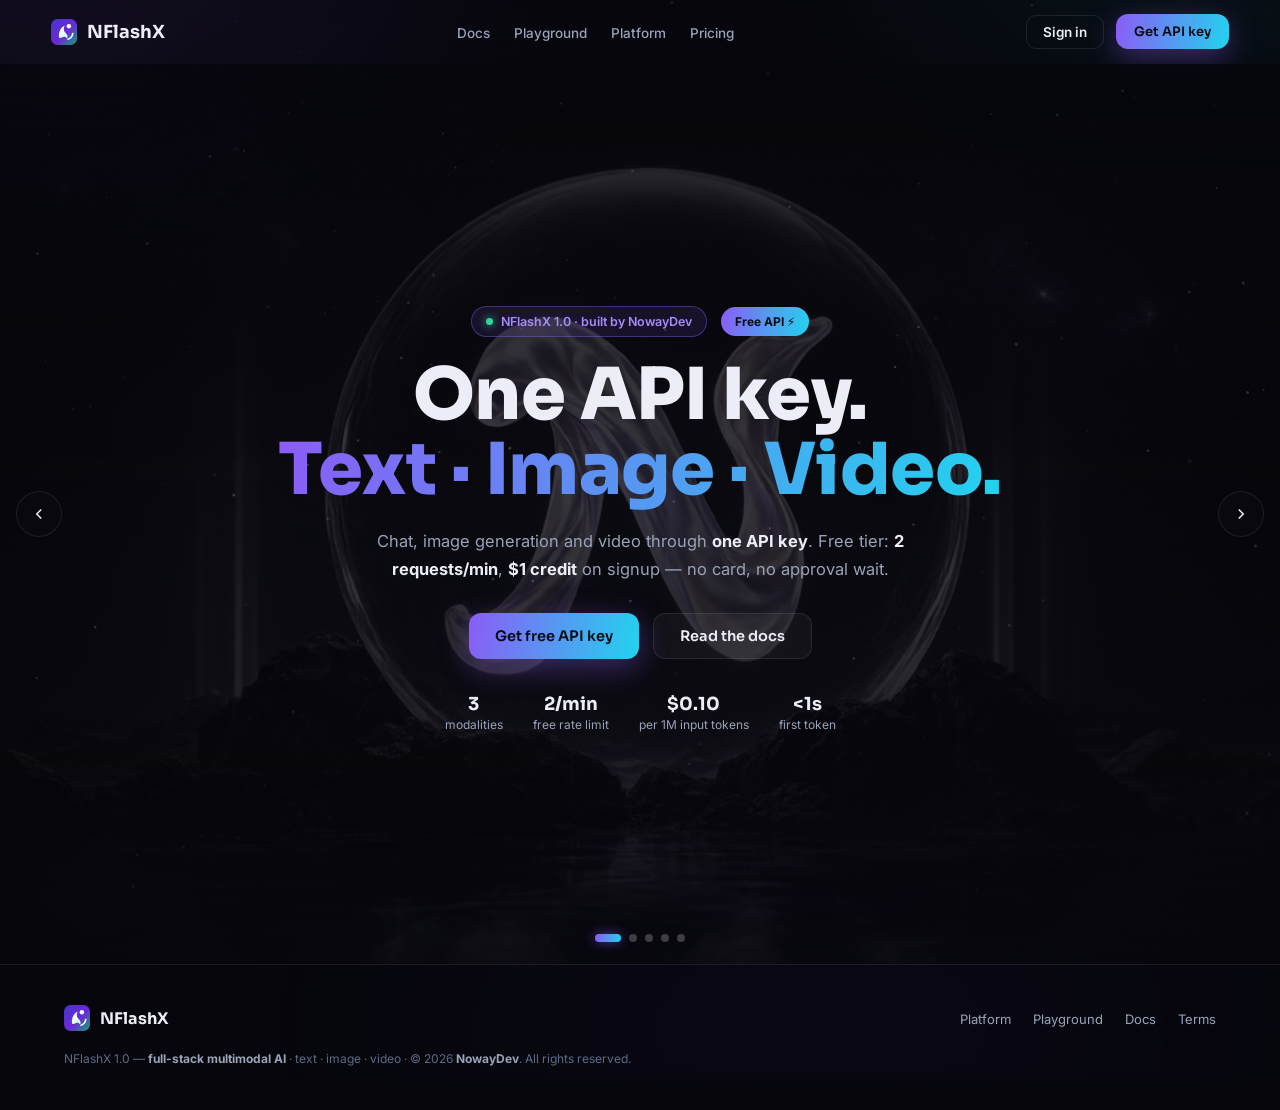
==== commit 7eb41de4: "chore: keep only public product files in repo; drop admin/internal tooling" ====
--- a/index.html
+++ b/index.html
@@ -260,7 +260,6 @@
       <li><a href="platform.html">Platform</a></li>
       <li><a href="playground.html">Playground</a></li>
       <li><a href="docs.html">Docs</a></li>
-      <li><a href="admin.html">Admin</a></li>
       <li><a href="docs.html?tab=legal">Terms</a></li>
     </ul>
   </div>
